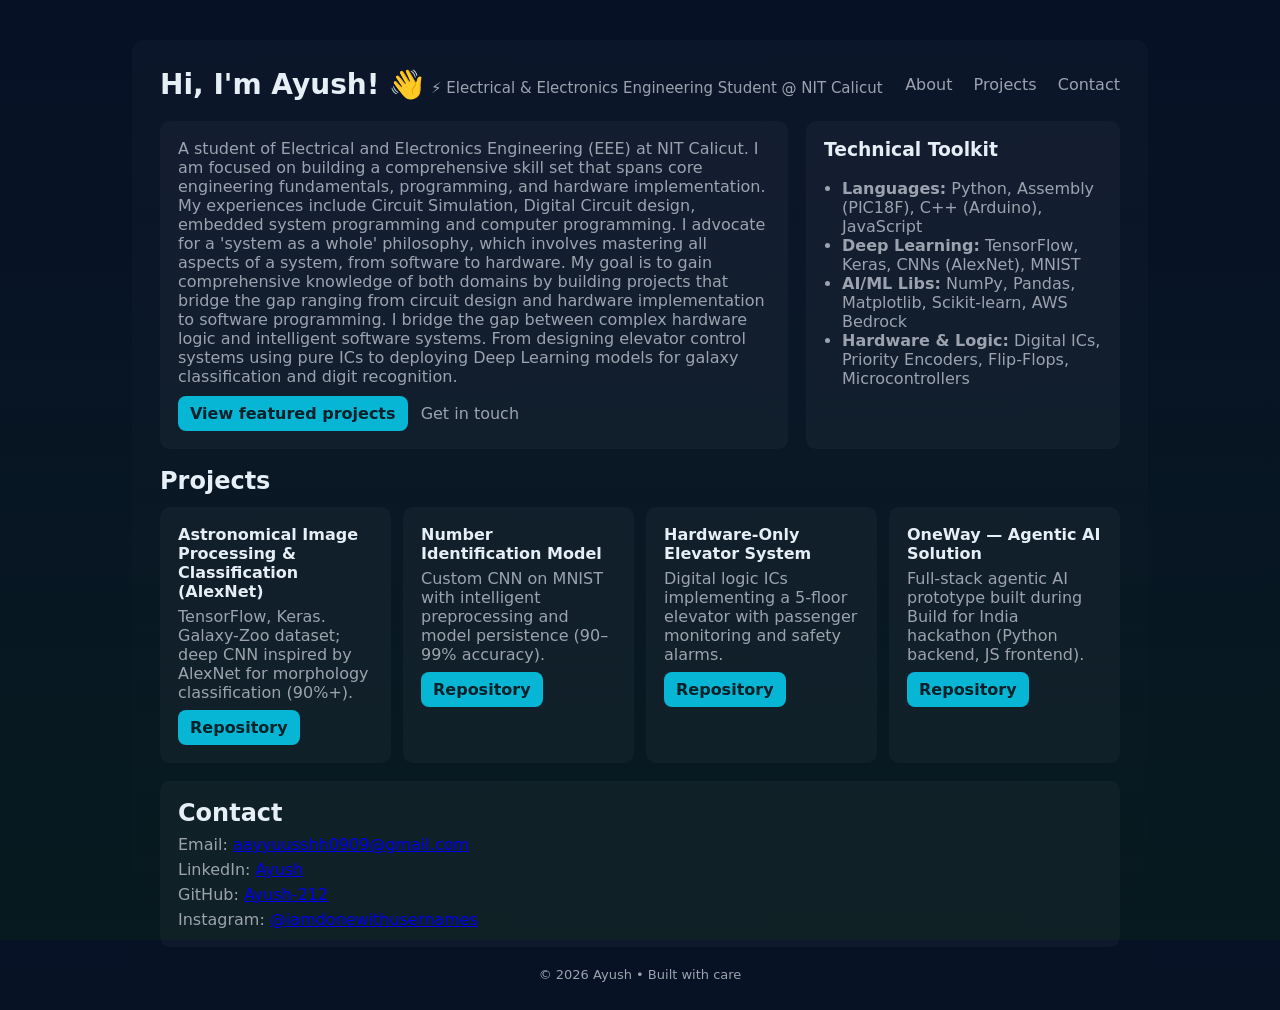
==== index.html @ 4d9975e5 "Updating index.html" ====
<!doctype html>
<html lang="en">

<head>
  <meta charset="utf-8">
  <meta name="viewport" content="width=device-width,initial-scale=1">
  <title>Ayush — Portfolio</title>
  <style>
    :root {
      --bg: #0f1724;
      --card: #0b1220;
      --accent: #06b6d4;
      --muted: #9ca3af
    }

    html,
    body {
      height: 100%;
      margin: 0;
      font-family: Inter, system-ui, Segoe UI, Roboto, 'Helvetica Neue', Arial;
      background: linear-gradient(180deg, #071126 0%, #071a1f 100%);
      color: #e6eef6
    }

    .wrap {
      max-width: 960px;
      margin: 40px auto;
      padding: 28px;
      background: linear-gradient(180deg, rgba(255, 255, 255, 0.02), rgba(0, 0, 0, 0.02));
      border-radius: 12px
    }

    header {
      display: flex;
      justify-content: space-between;
      align-items: center
    }

    h1 {
      margin: 0;
      font-size: 28px
    }

    nav a {
      color: var(--muted);
      margin-left: 16px;
      text-decoration: none
    }

    .hero {
      display: grid;
      grid-template-columns: 1fr;
      gap: 18px;
      margin-top: 20px
    }

    .card {
      background: rgba(255, 255, 255, 0.03);
      padding: 18px;
      border-radius: 10px
    }

    .projects {
      display: grid;
      grid-template-columns: repeat(auto-fit, minmax(220px, 1fr));
      gap: 12px;
      margin-top: 12px
    }

    a.button {
      display: inline-block;
      padding: 8px 12px;
      background: var(--accent);
      color: #042028;
      border-radius: 8px;
      text-decoration: none;
      font-weight: 600
    }

    footer {
      margin-top: 20px;
      color: var(--muted);
      font-size: 13px;
      text-align: center
    }

    @media(min-width:700px) {
      .hero {
        grid-template-columns: 2fr 1fr
      }
    }
  </style>
</head>

<body>
  <main class="wrap">
    <header>
      <h1>Hi, I'm Ayush! 👋</h1>
      <p style="margin:6px 0 0 0;color:var(--muted);font-size:15px">⚡ Electrical & Electronics Engineering Student @ NIT
        Calicut</p>
      <nav>
        <a href="#about">About</a>
        <a href="#projects">Projects</a>
        <a href="#contact">Contact</a>
      </nav>
    </header>

    <section class="hero">
      <div class="card">
        <p style="margin:0 0 10px 0;color:var(--muted)">A student of Electrical and Electronics Engineering (EEE) at NIT
          Calicut. I am focused on building a comprehensive skill set that spans core engineering fundamentals,
          programming, and hardware implementation. My experiences include Circuit Simulation, Digital Circuit design,
          embedded system programming and computer programming.

          I advocate for a 'system as a whole' philosophy, which involves mastering all aspects of a system, from
          software to hardware. My goal is to gain comprehensive knowledge of both domains by building projects that
          bridge the gap ranging from circuit design and hardware implementation to software programming.

          I bridge the gap between complex hardware logic and intelligent
          software systems. From designing elevator control systems using pure ICs to deploying Deep Learning models for
          galaxy classification and digit recognition.</p>
        <p style="margin:0"><a class="button" href="#projects">View featured projects</a> <a
            style="margin-left:8px;color:var(--muted);text-decoration:none" href="#contact">Get in touch</a></p>
      </div>

      <aside class="card">
        <h3 style="margin-top:0">Technical Toolkit</h3>
        <ul style="padding-left:18px;margin:8px 0;color:var(--muted)">
          <li><strong>Languages:</strong> Python, Assembly (PIC18F), C++ (Arduino), JavaScript</li>
          <li><strong>Deep Learning:</strong> TensorFlow, Keras, CNNs (AlexNet), MNIST</li>
          <li><strong>AI/ML Libs:</strong> NumPy, Pandas, Matplotlib, Scikit-learn, AWS Bedrock</li>
          <li><strong>Hardware & Logic:</strong> Digital ICs, Priority Encoders, Flip-Flops, Microcontrollers</li>
        </ul>
      </aside>
    </section>

    <section id="projects" style="margin-top:18px">
      <h2 style="margin:0 0 10px 0">Projects</h2>
      <div class="projects">
        <div class="card">
          <h4 style="margin:0 0 6px 0"><a href="https://github.com/Ayush-212/Astronomical-Image-Processing"
              style="color:inherit;text-decoration:none">Astronomical Image Processing & Classification (AlexNet)</a>
          </h4>
          <p style="margin:0 0 8px 0;color:var(--muted)">TensorFlow, Keras. Galaxy-Zoo dataset; deep CNN inspired by
            AlexNet for morphology classification (90%+).</p>
          <p style="margin:0"><a href="https://github.com/Ayush-212/Astronomical-Image-Processing"
              class="button">Repository</a></p>
        </div>
        <div class="card">
          <h4 style="margin:0 0 6px 0"><a href="https://github.com/Ayush-212/Number-Identification-Model"
              style="color:inherit;text-decoration:none">Number Identification Model</a></h4>
          <p style="margin:0 0 8px 0;color:var(--muted)">Custom CNN on MNIST with intelligent preprocessing and model
            persistence (90–99% accuracy).</p>
          <p style="margin:0"><a href="https://github.com/Ayush-212/Number-Identification-Model"
              class="button">Repository</a></p>
        </div>
        <div class="card">
          <h4 style="margin:0 0 6px 0"><a
              href="https://github.com/Ayush-212/5-Floor-Elevator-System-with-Safety-Alarm-System"
              style="color:inherit;text-decoration:none">Hardware-Only Elevator System</a></h4>
          <p style="margin:0 0 8px 0;color:var(--muted)">Digital logic ICs implementing a 5-floor elevator with
            passenger monitoring and safety alarms.</p>
          <p style="margin:0"><a href="https://github.com/Ayush-212/5-Floor-Elevator-System-with-Safety-Alarm-System"
              class="button">Repository</a></p>
        </div>
        <div class="card">
          <h4 style="margin:0 0 6px 0"><a href="https://github.com/JohanSanSebastian/OneWay-BuildForIndia"
              style="color:inherit;text-decoration:none">OneWay — Agentic AI Solution</a></h4>
          <p style="margin:0 0 8px 0;color:var(--muted)">Full-stack agentic AI prototype built during Build for India
            hackathon (Python backend, JS frontend).</p>
          <p style="margin:0"><a href="https://github.com/JohanSanSebastian/OneWay-BuildForIndia"
              class="button">Repository</a></p>
        </div>
      </div>
    </section>

    <section id="contact" style="margin-top:18px">
      <div class="card">
        <h2 style="margin:0 0 8px 0">Contact</h2>
        <p style="margin:0;color:var(--muted)">Email: <a
            href="mailto:aayyuusshh0909@gmail.com">aayyuusshh0909@gmail.com</a></p>
        <p style="margin:6px 0 0 0;color:var(--muted)">LinkedIn: <a
            href="https://www.linkedin.com/in/ayush-270812325/">Ayush</a></p>
        <p style="margin:6px 0 0 0;color:var(--muted)">GitHub: <a href="https://github.com/Ayush-212">Ayush-212</a></p>
        <p style="margin:6px 0 0 0;color:var(--muted)">Instagram: <a
            href="https://www.instagram.com/iamdonewithusernames/">@iamdonewithusernames</a></p>
      </div>
    </section>

    <footer>
      <div>© <!-- year --> 2026 Ayush • Built with care</div>
    </footer>
  </main>
</body>

</html>
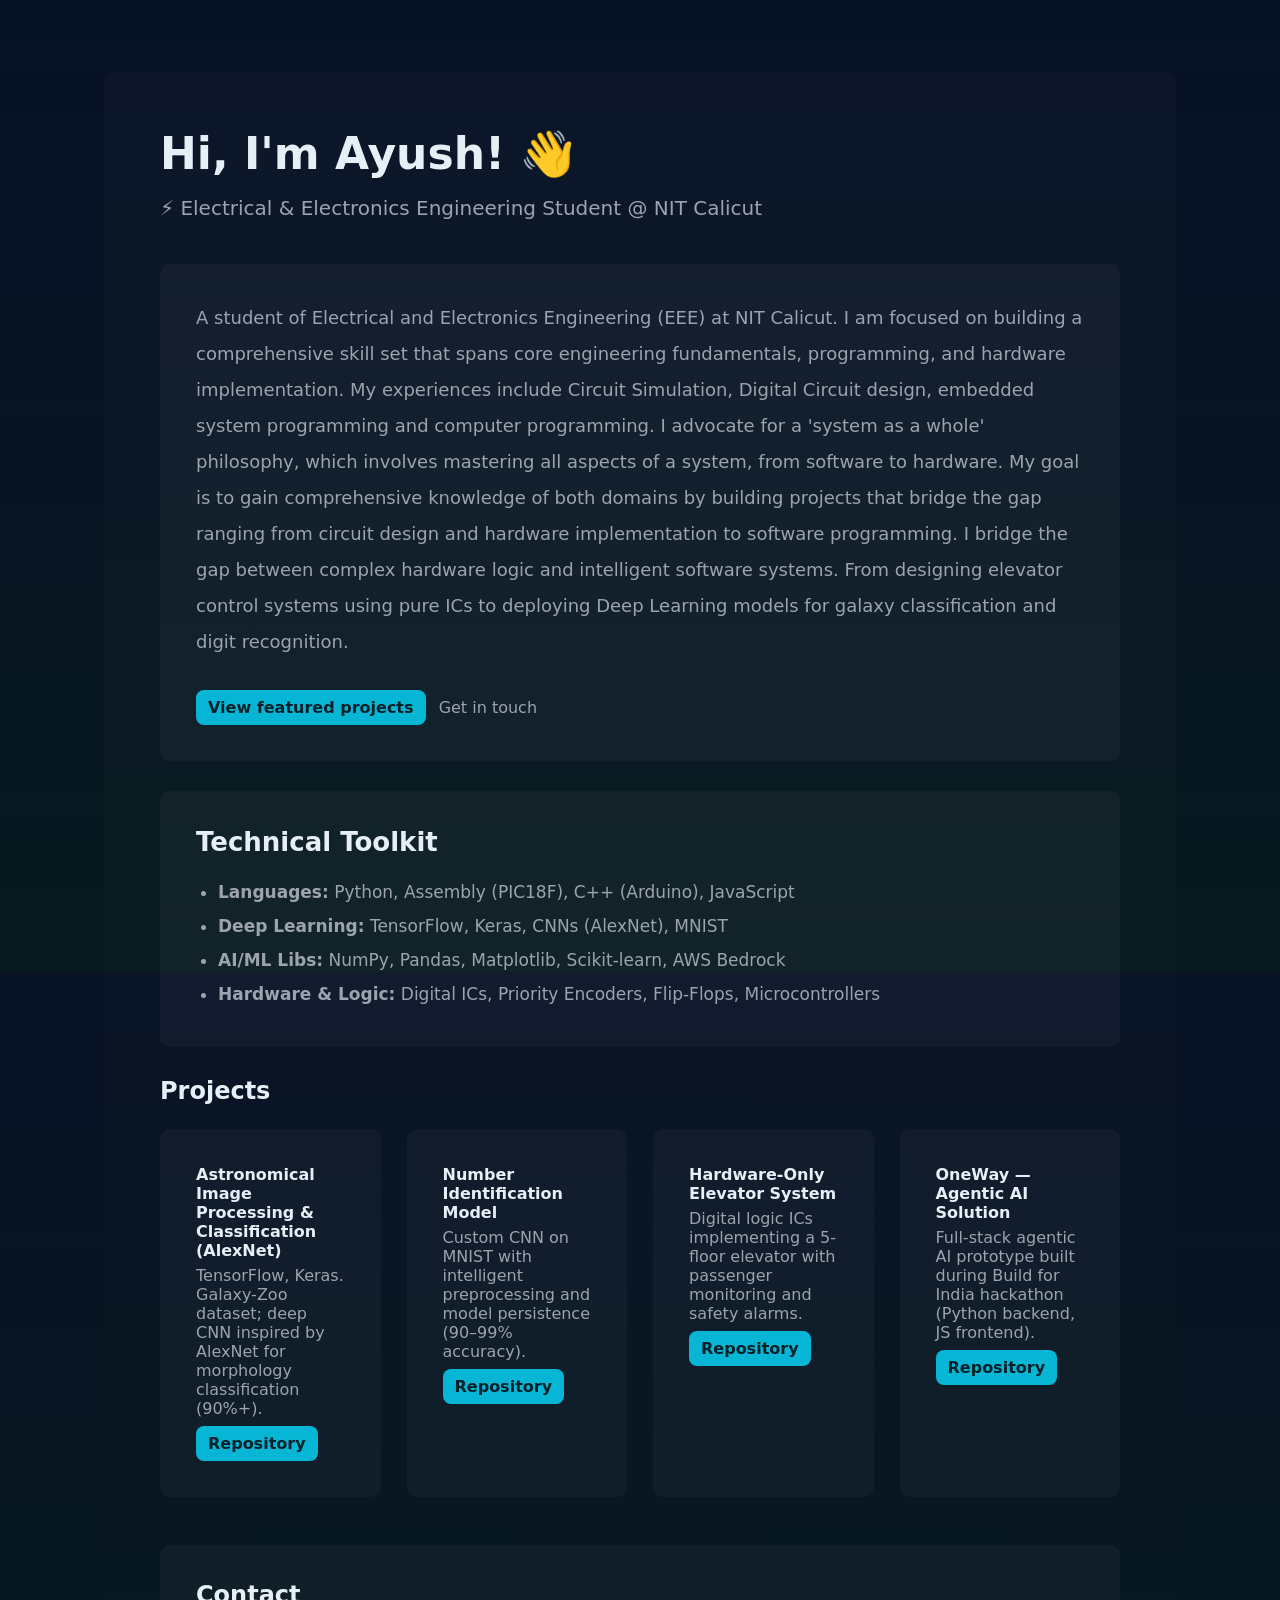
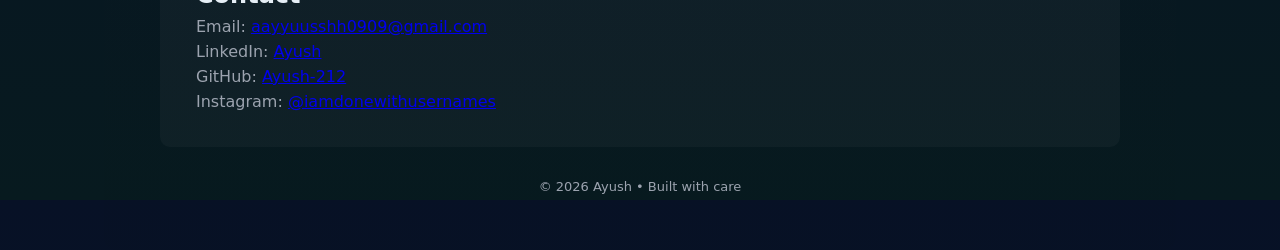
==== commit 24449cca: "Layout" ====
--- a/index.html
+++ b/index.html
@@ -24,47 +24,48 @@
 
     .wrap {
       max-width: 960px;
-      margin: 40px auto;
-      padding: 28px;
+      margin: 72px auto;
+      padding: 56px;
       background: linear-gradient(180deg, rgba(255, 255, 255, 0.02), rgba(0, 0, 0, 0.02));
       border-radius: 12px
     }
 
     header {
       display: flex;
-      justify-content: space-between;
-      align-items: center
+      flex-direction: column;
+      align-items: flex-start;
+      gap: 16px;
+      margin-bottom: 44px
     }
 
     h1 {
       margin: 0;
-      font-size: 28px
+      font-size: 44px
     }
 
     nav a {
       color: var(--muted);
-      margin-left: 16px;
+      margin-right: 18px;
       text-decoration: none
     }
 
     .hero {
-      display: grid;
-      grid-template-columns: 1fr;
-      gap: 18px;
-      margin-top: 20px
+      display: block;
+      margin-top: 10px
     }
 
     .card {
       background: rgba(255, 255, 255, 0.03);
-      padding: 18px;
+      padding: 36px;
+      margin-bottom: 30px;
       border-radius: 10px
     }
 
     .projects {
       display: grid;
       grid-template-columns: repeat(auto-fit, minmax(220px, 1fr));
-      gap: 12px;
-      margin-top: 12px
+      gap: 26px;
+      margin-top: 24px
     }
 
     a.button {
@@ -78,15 +79,25 @@
     }
 
     footer {
-      margin-top: 20px;
+      margin-top: 32px;
       color: var(--muted);
       font-size: 13px;
       text-align: center
     }
 
-    @media(min-width:700px) {
-      .hero {
-        grid-template-columns: 2fr 1fr
+    @media (max-width:700px) {
+      .wrap {
+        margin: 28px 14px;
+        padding: 28px
+      }
+
+      h1 {
+        font-size: 34px
+      }
+
+      .card {
+        padding: 26px;
+        margin-bottom: 22px
       }
     }
   </style>
@@ -96,18 +107,14 @@
   <main class="wrap">
     <header>
       <h1>Hi, I'm Ayush! 👋</h1>
-      <p style="margin:6px 0 0 0;color:var(--muted);font-size:15px">⚡ Electrical & Electronics Engineering Student @ NIT
+      <p style="margin:0;color:var(--muted);font-size:20px">⚡ Electrical & Electronics Engineering Student @ NIT
         Calicut</p>
-      <nav>
-        <a href="#about">About</a>
-        <a href="#projects">Projects</a>
-        <a href="#contact">Contact</a>
-      </nav>
     </header>
 
     <section class="hero">
       <div class="card">
-        <p style="margin:0 0 10px 0;color:var(--muted)">A student of Electrical and Electronics Engineering (EEE) at NIT
+        <p style="margin:0;color:var(--muted);line-height:2;font-size:18px">A student of Electrical and Electronics
+          Engineering (EEE) at NIT
           Calicut. I am focused on building a comprehensive skill set that spans core engineering fundamentals,
           programming, and hardware implementation. My experiences include Circuit Simulation, Digital Circuit design,
           embedded system programming and computer programming.
@@ -119,13 +126,13 @@
           I bridge the gap between complex hardware logic and intelligent
           software systems. From designing elevator control systems using pure ICs to deploying Deep Learning models for
           galaxy classification and digit recognition.</p>
-        <p style="margin:0"><a class="button" href="#projects">View featured projects</a> <a
+        <p style="margin:30px 0 0 0"><a class="button" href="#projects">View featured projects</a> <a
             style="margin-left:8px;color:var(--muted);text-decoration:none" href="#contact">Get in touch</a></p>
       </div>
 
       <aside class="card">
-        <h3 style="margin-top:0">Technical Toolkit</h3>
-        <ul style="padding-left:18px;margin:8px 0;color:var(--muted)">
+        <h3 style="margin-top:0;margin-bottom:18px;font-size:26px">Technical Toolkit</h3>
+        <ul style="padding-left:22px;margin:0;color:var(--muted);line-height:2;font-size:17px">
           <li><strong>Languages:</strong> Python, Assembly (PIC18F), C++ (Arduino), JavaScript</li>
           <li><strong>Deep Learning:</strong> TensorFlow, Keras, CNNs (AlexNet), MNIST</li>
           <li><strong>AI/ML Libs:</strong> NumPy, Pandas, Matplotlib, Scikit-learn, AWS Bedrock</li>
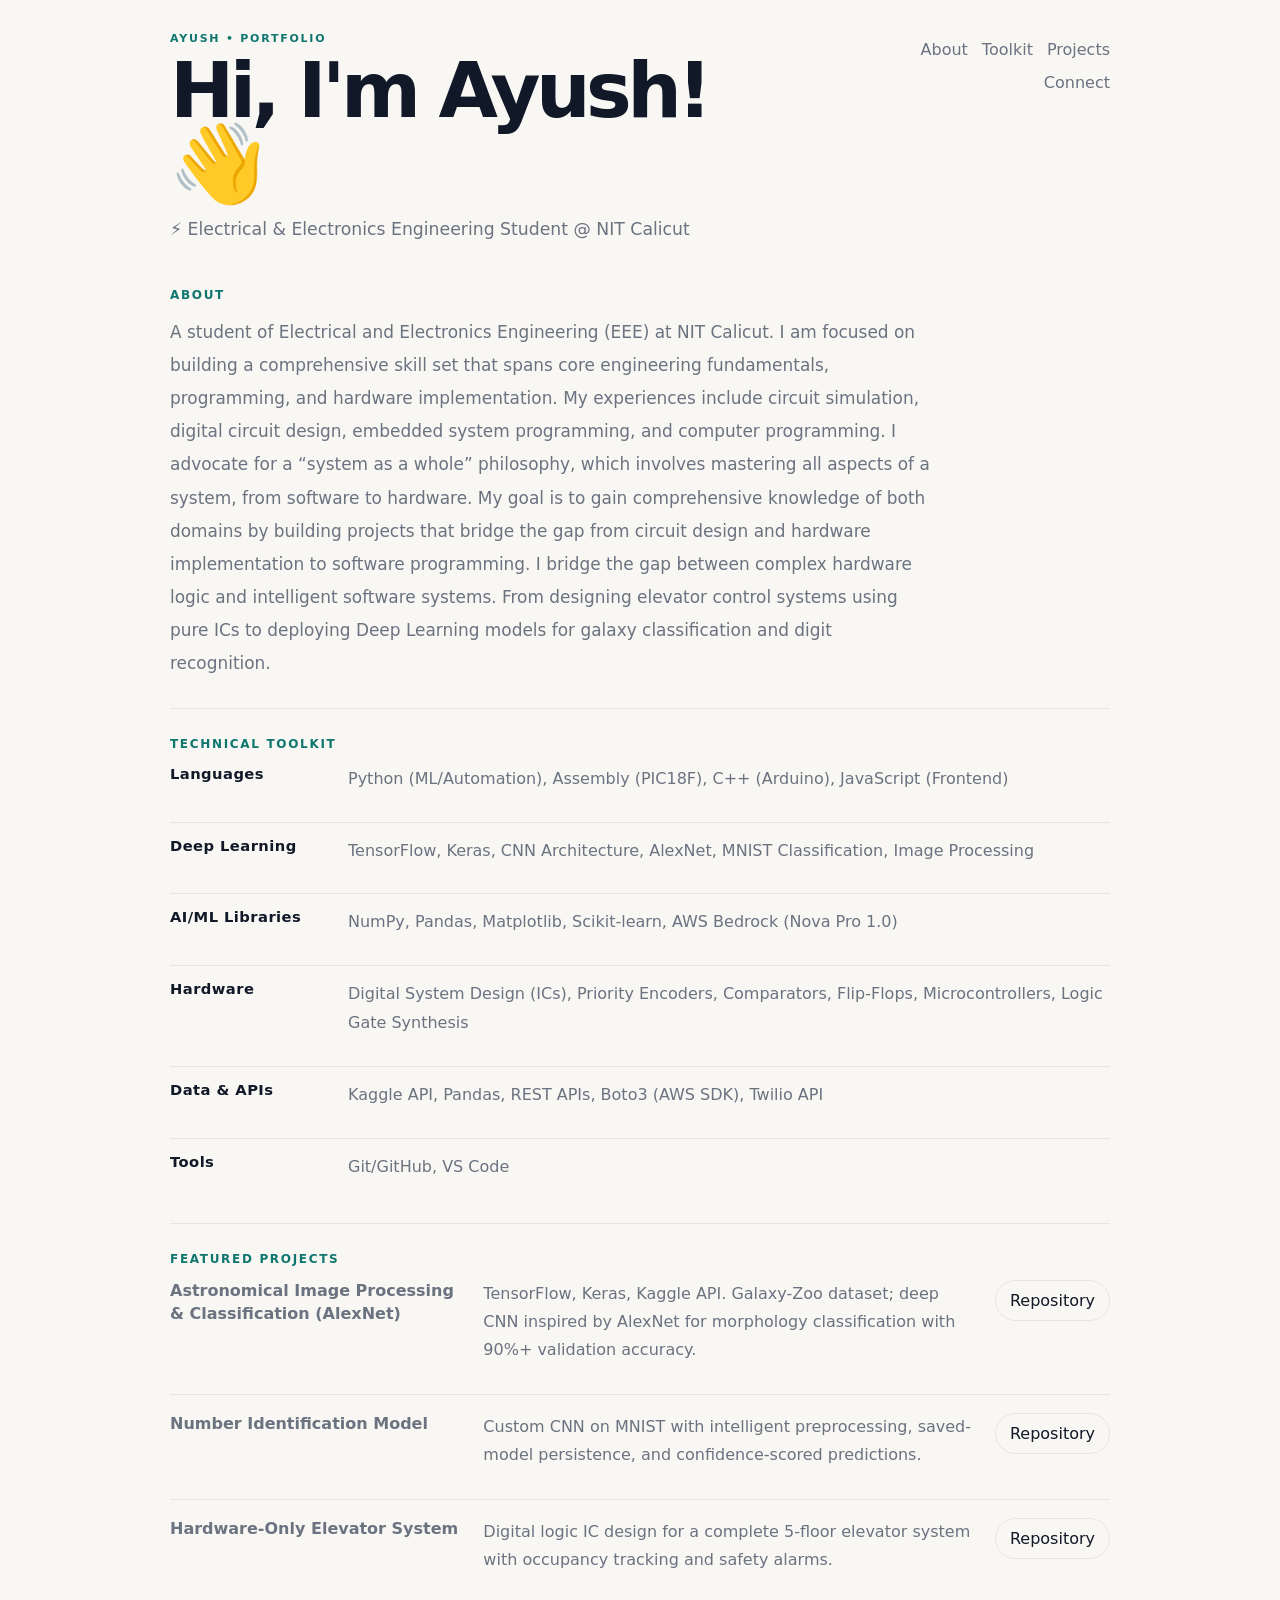
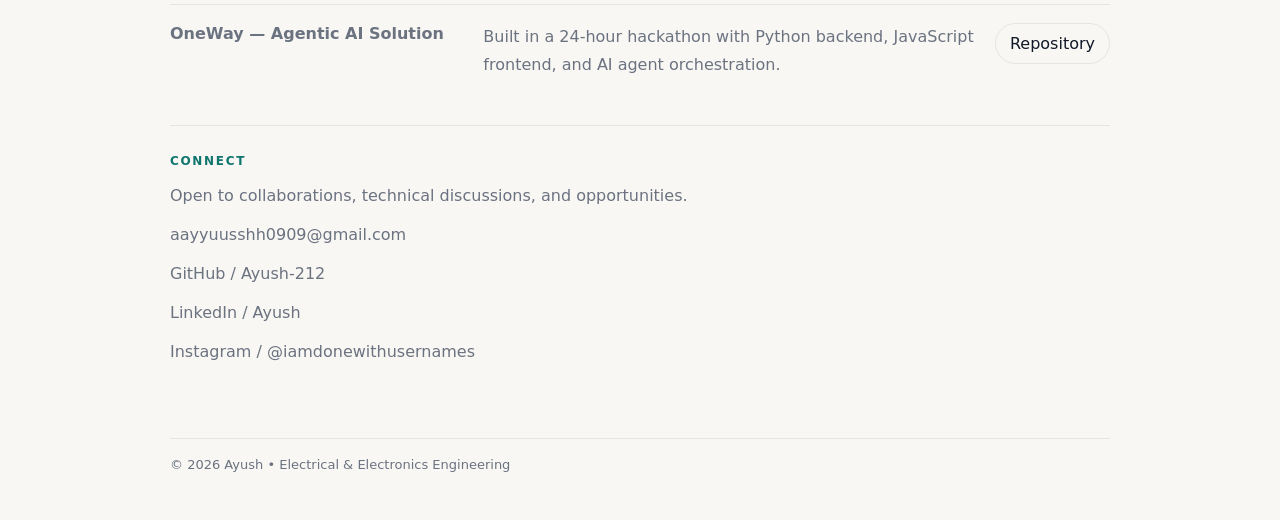
==== commit 24e7ea1f: "UI change" ====
--- a/index.html
+++ b/index.html
@@ -7,97 +7,244 @@
   <title>Ayush — Portfolio</title>
   <style>
     :root {
-      --bg: #0f1724;
-      --card: #0b1220;
-      --accent: #06b6d4;
-      --muted: #9ca3af
+      --bg: #f8f7f3;
+      --surface: #ffffff;
+      --ink: #111827;
+      --muted: #6b7280;
+      --accent: #0f766e;
+      --line: rgba(17, 24, 39, 0.08);
+    }
+
+    * {
+      box-sizing: border-box;
     }
 
     html,
     body {
-      height: 100%;
-      margin: 0;
-      font-family: Inter, system-ui, Segoe UI, Roboto, 'Helvetica Neue', Arial;
-      background: linear-gradient(180deg, #071126 0%, #071a1f 100%);
-      color: #e6eef6
+      margin: 0;
+      min-height: 100%;
+      background: var(--bg);
+      color: var(--ink);
+      font-family: Inter, ui-sans-serif, system-ui, -apple-system, BlinkMacSystemFont, "Segoe UI", sans-serif;
     }
 
     .wrap {
-      max-width: 960px;
-      margin: 72px auto;
-      padding: 56px;
-      background: linear-gradient(180deg, rgba(255, 255, 255, 0.02), rgba(0, 0, 0, 0.02));
-      border-radius: 12px
+      max-width: 980px;
+      margin: 0 auto;
+      padding: 32px 20px 48px;
     }
 
     header {
       display: flex;
-      flex-direction: column;
+      justify-content: space-between;
+      gap: 24px;
       align-items: flex-start;
+      margin-bottom: 44px;
+    }
+
+    .brand {
+      max-width: 680px;
+    }
+
+    .eyebrow {
+      margin: 0 0 10px;
+      color: var(--accent);
+      text-transform: uppercase;
+      letter-spacing: 0.16em;
+      font-size: 11px;
+      font-weight: 700;
+    }
+
+    h1 {
+      margin: 0;
+      font-size: clamp(2.8rem, 6vw, 5rem);
+      line-height: 0.95;
+      letter-spacing: -0.06em;
+    }
+
+    .subtitle {
+      margin: 14px 0 0;
+      font-size: 1.08rem;
+      line-height: 1.7;
+      color: var(--muted);
+      max-width: 42rem;
+    }
+
+    .header-links {
+      display: flex;
+      gap: 14px;
+      flex-wrap: wrap;
+      justify-content: flex-end;
+      padding-top: 8px;
+    }
+
+    .header-links a,
+    .link {
+      color: var(--muted);
+      text-decoration: none;
+    }
+
+    .header-links a:hover,
+    .link:hover {
+      color: var(--accent);
+    }
+
+    .section {
+      padding: 28px 0;
+      border-top: 1px solid var(--line);
+    }
+
+    .section:first-of-type {
+      border-top: 0;
+      padding-top: 0;
+    }
+
+    .section-title {
+      margin: 0 0 14px;
+      font-size: 12px;
+      text-transform: uppercase;
+      letter-spacing: 0.14em;
+      color: var(--accent);
+      font-weight: 700;
+    }
+
+    .bio {
+      max-width: 760px;
+      font-size: 1.06rem;
+      line-height: 1.95;
+      color: var(--muted);
+      margin: 0;
+    }
+
+    .toolkit {
+      display: grid;
+      gap: 14px;
+    }
+
+    .tool-row {
+      display: grid;
+      grid-template-columns: 160px 1fr;
+      gap: 18px;
+      padding: 14px 0;
+      border-top: 1px solid var(--line);
+    }
+
+    .tool-row:first-child {
+      border-top: 0;
+      padding-top: 0;
+    }
+
+    .tool-label {
+      font-size: 0.92rem;
+      font-weight: 700;
+      letter-spacing: 0.03em;
+    }
+
+    .tool-value {
+      color: var(--muted);
+      line-height: 1.8;
+    }
+
+    .projects {
+      display: grid;
+      gap: 12px;
+    }
+
+    .project {
+      display: grid;
+      grid-template-columns: 1.2fr 2fr auto;
       gap: 16px;
-      margin-bottom: 44px
-    }
-
-    h1 {
-      margin: 0;
-      font-size: 44px
-    }
-
-    nav a {
-      color: var(--muted);
-      margin-right: 18px;
-      text-decoration: none
-    }
-
-    .hero {
-      display: block;
-      margin-top: 10px
-    }
-
-    .card {
-      background: rgba(255, 255, 255, 0.03);
-      padding: 36px;
-      margin-bottom: 30px;
-      border-radius: 10px
-    }
-
-    .projects {
-      display: grid;
-      grid-template-columns: repeat(auto-fit, minmax(220px, 1fr));
-      gap: 26px;
-      margin-top: 24px
-    }
-
-    a.button {
-      display: inline-block;
-      padding: 8px 12px;
-      background: var(--accent);
-      color: #042028;
-      border-radius: 8px;
+      align-items: start;
+      padding: 18px 0;
+      border-top: 1px solid var(--line);
+    }
+
+    .project:first-child {
+      border-top: 0;
+      padding-top: 0;
+    }
+
+    .project h3 {
+      margin: 0;
+      font-size: 1rem;
+      line-height: 1.4;
+    }
+
+    .project p {
+      margin: 0;
+      color: var(--muted);
+      line-height: 1.75;
+    }
+
+    .button {
+      display: inline-flex;
+      align-items: center;
+      justify-content: center;
+      padding: 10px 14px;
+      border: 1px solid var(--line);
+      border-radius: 999px;
       text-decoration: none;
-      font-weight: 600
+      color: var(--ink);
+      white-space: nowrap;
+      transition: border-color 0.15s ease, color 0.15s ease;
+    }
+
+    .button:hover {
+      border-color: var(--accent);
+      color: var(--accent);
+    }
+
+    .connect {
+      display: grid;
+      gap: 10px;
+      color: var(--muted);
+      line-height: 1.8;
     }
 
     footer {
-      margin-top: 32px;
+      margin-top: 44px;
+      padding-top: 18px;
+      border-top: 1px solid var(--line);
       color: var(--muted);
       font-size: 13px;
-      text-align: center
-    }
-
-    @media (max-width:700px) {
+    }
+
+    @media (max-width: 820px) {
+
+      header,
+      .project {
+        grid-template-columns: 1fr;
+      }
+
+      header {
+        display: grid;
+      }
+
+      .header-links {
+        justify-content: flex-start;
+      }
+
+      .tool-row {
+        grid-template-columns: 1fr;
+        gap: 6px;
+      }
+    }
+
+    @media (max-width: 700px) {
       .wrap {
-        margin: 28px 14px;
-        padding: 28px
+        padding: 22px 16px 36px;
       }
 
       h1 {
-        font-size: 34px
-      }
-
-      .card {
-        padding: 26px;
-        margin-bottom: 22px
+        font-size: clamp(2.2rem, 14vw, 3.5rem);
+      }
+
+      .subtitle,
+      .bio,
+      .tool-value,
+      .project p {
+        font-size: 1rem;
+        line-height: 1.8;
       }
     }
   </style>
@@ -106,96 +253,119 @@
 <body>
   <main class="wrap">
     <header>
-      <h1>Hi, I'm Ayush! 👋</h1>
-      <p style="margin:0;color:var(--muted);font-size:20px">⚡ Electrical & Electronics Engineering Student @ NIT
-        Calicut</p>
+      <div class="brand">
+        <p class="eyebrow">Ayush • Portfolio</p>
+        <h1>Hi, I'm Ayush! 👋</h1>
+        <p class="subtitle">⚡ Electrical & Electronics Engineering Student @ NIT Calicut</p>
+      </div>
+      <nav class="header-links" aria-label="Sections">
+        <a href="#about">About</a>
+        <a href="#toolkit">Toolkit</a>
+        <a href="#projects">Projects</a>
+        <a href="#connect">Connect</a>
+      </nav>
     </header>
 
-    <section class="hero">
-      <div class="card">
-        <p style="margin:0;color:var(--muted);line-height:2;font-size:18px">A student of Electrical and Electronics
-          Engineering (EEE) at NIT
-          Calicut. I am focused on building a comprehensive skill set that spans core engineering fundamentals,
-          programming, and hardware implementation. My experiences include Circuit Simulation, Digital Circuit design,
-          embedded system programming and computer programming.
-
-          I advocate for a 'system as a whole' philosophy, which involves mastering all aspects of a system, from
-          software to hardware. My goal is to gain comprehensive knowledge of both domains by building projects that
-          bridge the gap ranging from circuit design and hardware implementation to software programming.
-
-          I bridge the gap between complex hardware logic and intelligent
-          software systems. From designing elevator control systems using pure ICs to deploying Deep Learning models for
-          galaxy classification and digit recognition.</p>
-        <p style="margin:30px 0 0 0"><a class="button" href="#projects">View featured projects</a> <a
-            style="margin-left:8px;color:var(--muted);text-decoration:none" href="#contact">Get in touch</a></p>
-      </div>
-
-      <aside class="card">
-        <h3 style="margin-top:0;margin-bottom:18px;font-size:26px">Technical Toolkit</h3>
-        <ul style="padding-left:22px;margin:0;color:var(--muted);line-height:2;font-size:17px">
-          <li><strong>Languages:</strong> Python, Assembly (PIC18F), C++ (Arduino), JavaScript</li>
-          <li><strong>Deep Learning:</strong> TensorFlow, Keras, CNNs (AlexNet), MNIST</li>
-          <li><strong>AI/ML Libs:</strong> NumPy, Pandas, Matplotlib, Scikit-learn, AWS Bedrock</li>
-          <li><strong>Hardware & Logic:</strong> Digital ICs, Priority Encoders, Flip-Flops, Microcontrollers</li>
-        </ul>
-      </aside>
+    <section class="section" id="about">
+      <p class="section-title">About</p>
+      <p class="bio">A student of Electrical and Electronics Engineering (EEE) at NIT Calicut. I am focused on building
+        a comprehensive skill set that spans core engineering fundamentals, programming, and hardware implementation. My
+        experiences include circuit simulation, digital circuit design, embedded system programming, and computer
+        programming. I advocate for a “system as a whole” philosophy, which involves mastering all aspects of a system,
+        from software to hardware. My goal is to gain comprehensive knowledge of both domains by building projects that
+        bridge the gap from circuit design and hardware implementation to software programming. I bridge the gap between
+        complex hardware logic and intelligent software systems. From designing elevator control systems using pure ICs
+        to deploying Deep Learning models for galaxy classification and digit recognition.</p>
     </section>
 
-    <section id="projects" style="margin-top:18px">
-      <h2 style="margin:0 0 10px 0">Projects</h2>
-      <div class="projects">
-        <div class="card">
-          <h4 style="margin:0 0 6px 0"><a href="https://github.com/Ayush-212/Astronomical-Image-Processing"
-              style="color:inherit;text-decoration:none">Astronomical Image Processing & Classification (AlexNet)</a>
-          </h4>
-          <p style="margin:0 0 8px 0;color:var(--muted)">TensorFlow, Keras. Galaxy-Zoo dataset; deep CNN inspired by
-            AlexNet for morphology classification (90%+).</p>
-          <p style="margin:0"><a href="https://github.com/Ayush-212/Astronomical-Image-Processing"
-              class="button">Repository</a></p>
-        </div>
-        <div class="card">
-          <h4 style="margin:0 0 6px 0"><a href="https://github.com/Ayush-212/Number-Identification-Model"
-              style="color:inherit;text-decoration:none">Number Identification Model</a></h4>
-          <p style="margin:0 0 8px 0;color:var(--muted)">Custom CNN on MNIST with intelligent preprocessing and model
-            persistence (90–99% accuracy).</p>
-          <p style="margin:0"><a href="https://github.com/Ayush-212/Number-Identification-Model"
-              class="button">Repository</a></p>
-        </div>
-        <div class="card">
-          <h4 style="margin:0 0 6px 0"><a
-              href="https://github.com/Ayush-212/5-Floor-Elevator-System-with-Safety-Alarm-System"
-              style="color:inherit;text-decoration:none">Hardware-Only Elevator System</a></h4>
-          <p style="margin:0 0 8px 0;color:var(--muted)">Digital logic ICs implementing a 5-floor elevator with
-            passenger monitoring and safety alarms.</p>
-          <p style="margin:0"><a href="https://github.com/Ayush-212/5-Floor-Elevator-System-with-Safety-Alarm-System"
-              class="button">Repository</a></p>
-        </div>
-        <div class="card">
-          <h4 style="margin:0 0 6px 0"><a href="https://github.com/JohanSanSebastian/OneWay-BuildForIndia"
-              style="color:inherit;text-decoration:none">OneWay — Agentic AI Solution</a></h4>
-          <p style="margin:0 0 8px 0;color:var(--muted)">Full-stack agentic AI prototype built during Build for India
-            hackathon (Python backend, JS frontend).</p>
-          <p style="margin:0"><a href="https://github.com/JohanSanSebastian/OneWay-BuildForIndia"
-              class="button">Repository</a></p>
+    <section class="section" id="toolkit">
+      <p class="section-title">Technical Toolkit</p>
+      <div class="toolkit">
+        <div class="tool-row">
+          <div class="tool-label">Languages</div>
+          <div class="tool-value">Python (ML/Automation), Assembly (PIC18F), C++ (Arduino), JavaScript (Frontend)</div>
+        </div>
+        <div class="tool-row">
+          <div class="tool-label">Deep Learning</div>
+          <div class="tool-value">TensorFlow, Keras, CNN Architecture, AlexNet, MNIST Classification, Image Processing
+          </div>
+        </div>
+        <div class="tool-row">
+          <div class="tool-label">AI/ML Libraries</div>
+          <div class="tool-value">NumPy, Pandas, Matplotlib, Scikit-learn, AWS Bedrock (Nova Pro 1.0)</div>
+        </div>
+        <div class="tool-row">
+          <div class="tool-label">Hardware</div>
+          <div class="tool-value">Digital System Design (ICs), Priority Encoders, Comparators, Flip-Flops,
+            Microcontrollers, Logic Gate Synthesis</div>
+        </div>
+        <div class="tool-row">
+          <div class="tool-label">Data & APIs</div>
+          <div class="tool-value">Kaggle API, Pandas, REST APIs, Boto3 (AWS SDK), Twilio API</div>
+        </div>
+        <div class="tool-row">
+          <div class="tool-label">Tools</div>
+          <div class="tool-value">Git/GitHub, VS Code</div>
         </div>
       </div>
     </section>
 
-    <section id="contact" style="margin-top:18px">
-      <div class="card">
-        <h2 style="margin:0 0 8px 0">Contact</h2>
-        <p style="margin:0;color:var(--muted)">Email: <a
-            href="mailto:aayyuusshh0909@gmail.com">aayyuusshh0909@gmail.com</a></p>
-        <p style="margin:6px 0 0 0;color:var(--muted)">LinkedIn: <a
-            href="https://www.linkedin.com/in/ayush-270812325/">Ayush</a></p>
-        <p style="margin:6px 0 0 0;color:var(--muted)">GitHub: <a href="https://github.com/Ayush-212">Ayush-212</a></p>
-        <p style="margin:6px 0 0 0;color:var(--muted)">Instagram: <a
-            href="https://www.instagram.com/iamdonewithusernames/">@iamdonewithusernames</a></p>
+    <section class="section" id="projects">
+      <p class="section-title">Featured Projects</p>
+      <div class="projects">
+        <article class="project">
+          <div>
+            <h3><a href="https://github.com/Ayush-212/Astronomical-Image-Processing" class="link">Astronomical Image
+                Processing & Classification (AlexNet)</a></h3>
+          </div>
+          <p>TensorFlow, Keras, Kaggle API. Galaxy-Zoo dataset; deep CNN inspired by AlexNet for morphology
+            classification with 90%+ validation accuracy.</p>
+          <a href="https://github.com/Ayush-212/Astronomical-Image-Processing" class="button">Repository</a>
+        </article>
+        <article class="project">
+          <div>
+            <h3><a href="https://github.com/Ayush-212/Number-Identification-Model" class="link">Number Identification
+                Model</a></h3>
+          </div>
+          <p>Custom CNN on MNIST with intelligent preprocessing, saved-model persistence, and confidence-scored
+            predictions.</p>
+          <a href="https://github.com/Ayush-212/Number-Identification-Model" class="button">Repository</a>
+        </article>
+        <article class="project">
+          <div>
+            <h3><a href="https://github.com/Ayush-212/5-Floor-Elevator-System-with-Safety-Alarm-System"
+                class="link">Hardware-Only Elevator System</a></h3>
+          </div>
+          <p>Digital logic IC design for a complete 5-floor elevator system with occupancy tracking and safety alarms.
+          </p>
+          <a href="https://github.com/Ayush-212/5-Floor-Elevator-System-with-Safety-Alarm-System"
+            class="button">Repository</a>
+        </article>
+        <article class="project">
+          <div>
+            <h3><a href="https://github.com/JohanSanSebastian/OneWay-BuildForIndia" class="link">OneWay — Agentic AI
+                Solution</a></h3>
+          </div>
+          <p>Built in a 24-hour hackathon with Python backend, JavaScript frontend, and AI agent orchestration.</p>
+          <a href="https://github.com/JohanSanSebastian/OneWay-BuildForIndia" class="button">Repository</a>
+        </article>
       </div>
     </section>
 
+    <section class="section" id="connect">
+      <p class="section-title">Connect</p>
+      <div class="connect">
+        <div>Open to collaborations, technical discussions, and opportunities.</div>
+        <div><a class="link" href="mailto:aayyuusshh0909@gmail.com">aayyuusshh0909@gmail.com</a></div>
+        <div><a class="link" href="https://github.com/Ayush-212">GitHub / Ayush-212</a></div>
+        <div><a class="link" href="https://www.linkedin.com/in/ayush-270812325/">LinkedIn / Ayush</a></div>
+        <div><a class="link" href="https://www.instagram.com/iamdonewithusernames/">Instagram /
+            @iamdonewithusernames</a></div>
+      </div>
+    </section>
+
     <footer>
-      <div>© <!-- year --> 2026 Ayush • Built with care</div>
+      <div>© 2026 Ayush • Electrical & Electronics Engineering</div>
     </footer>
   </main>
 </body>
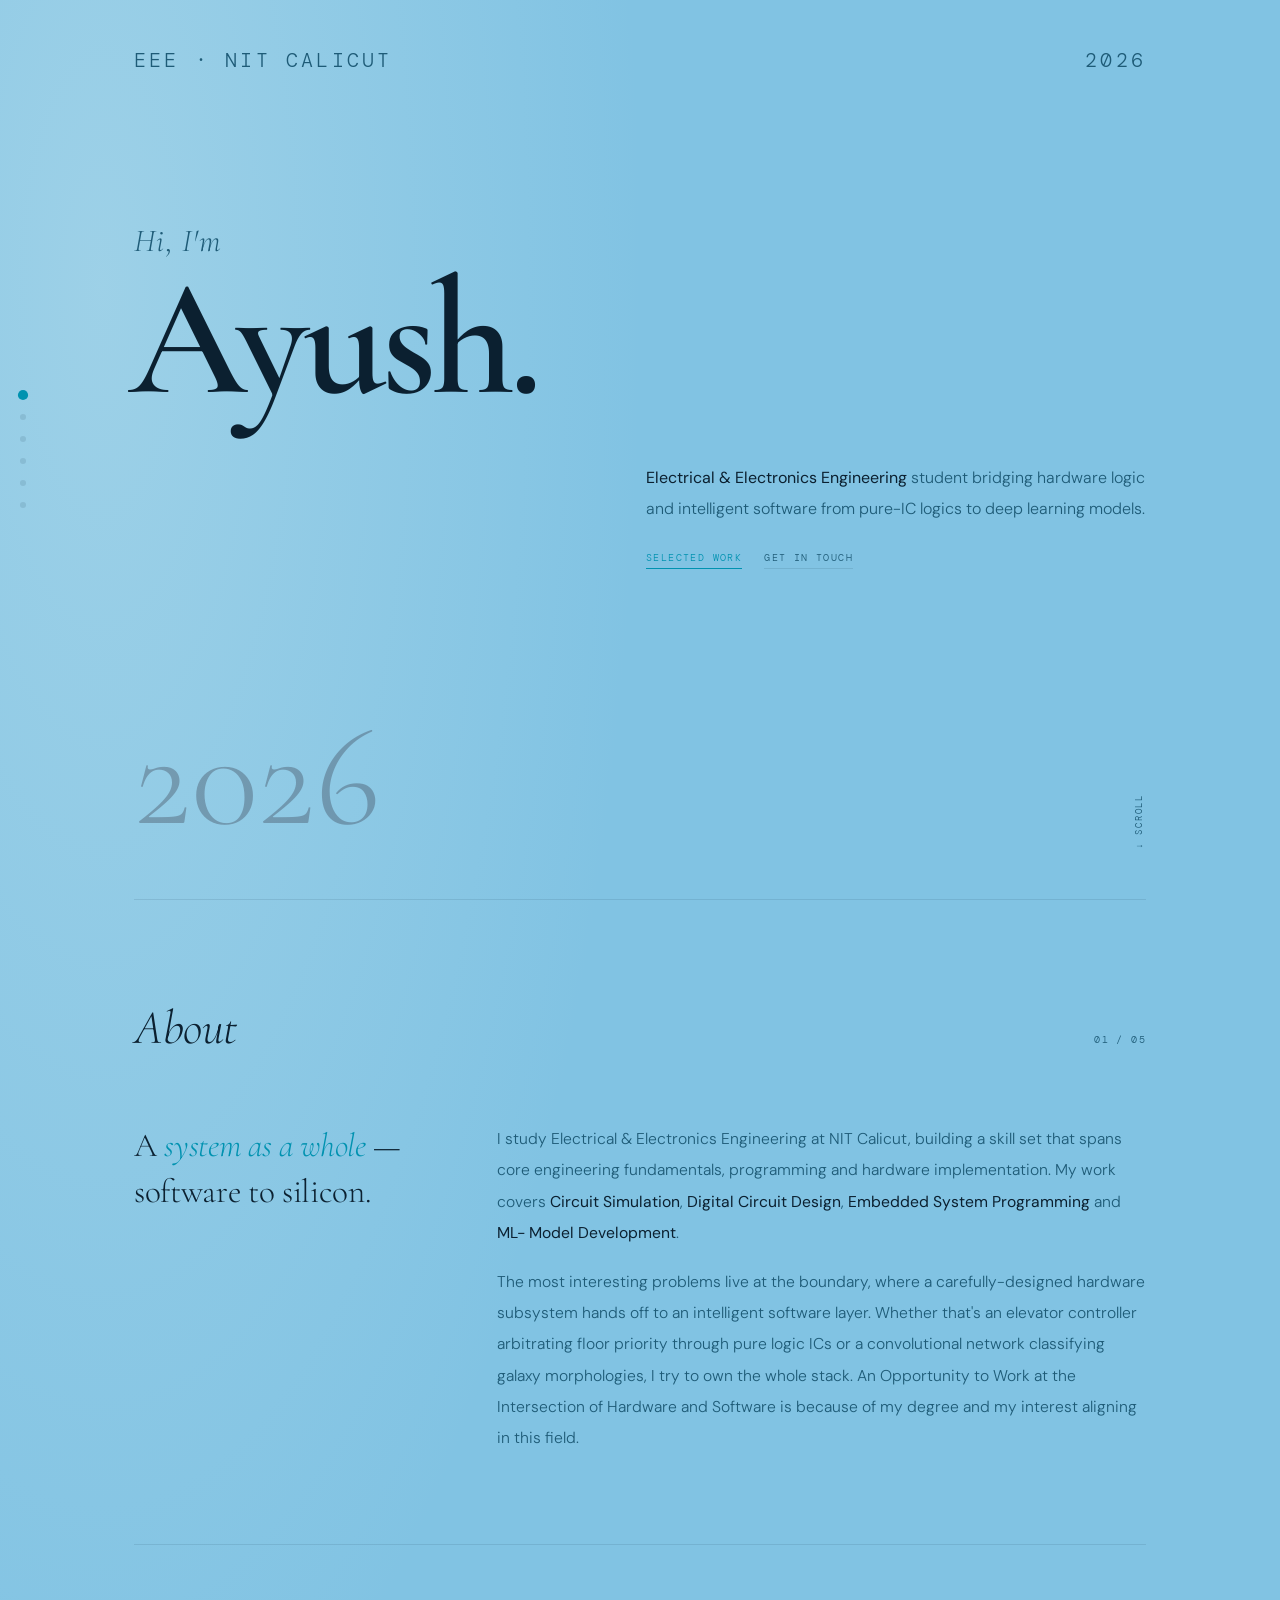
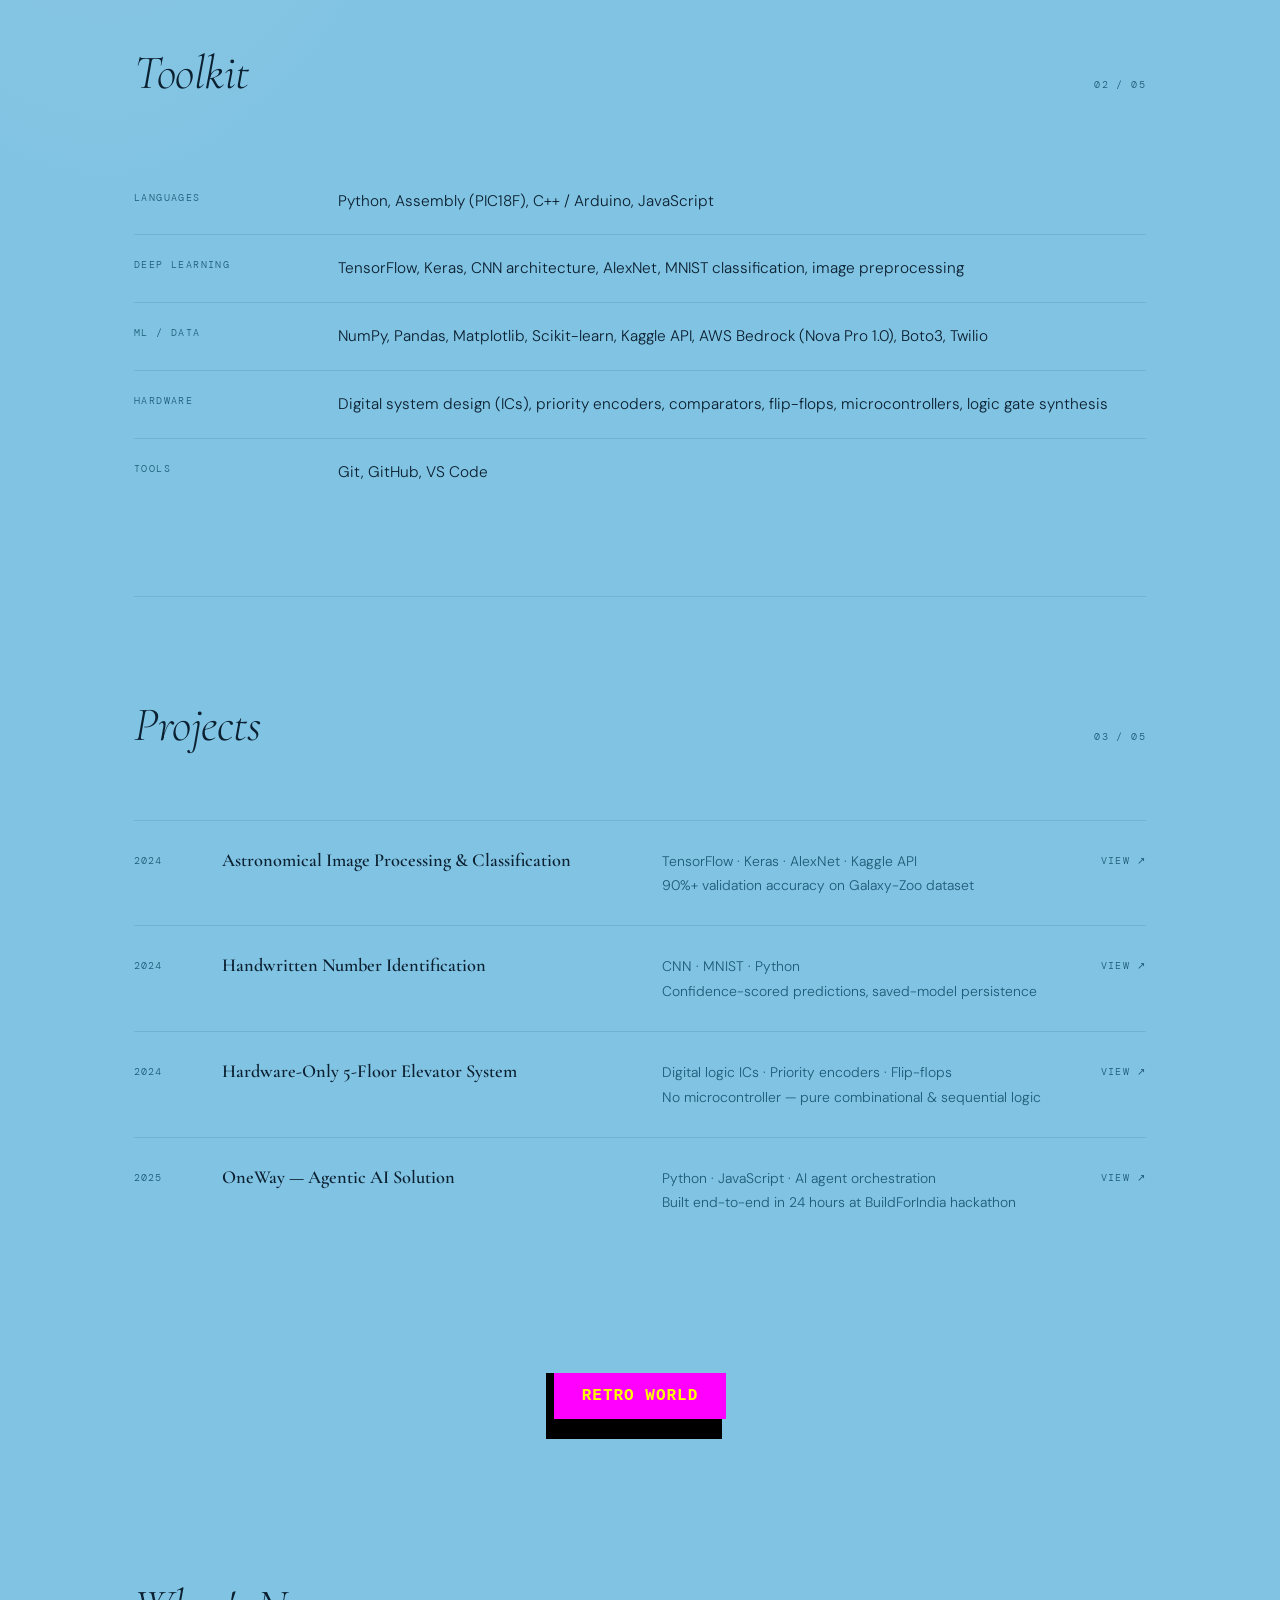
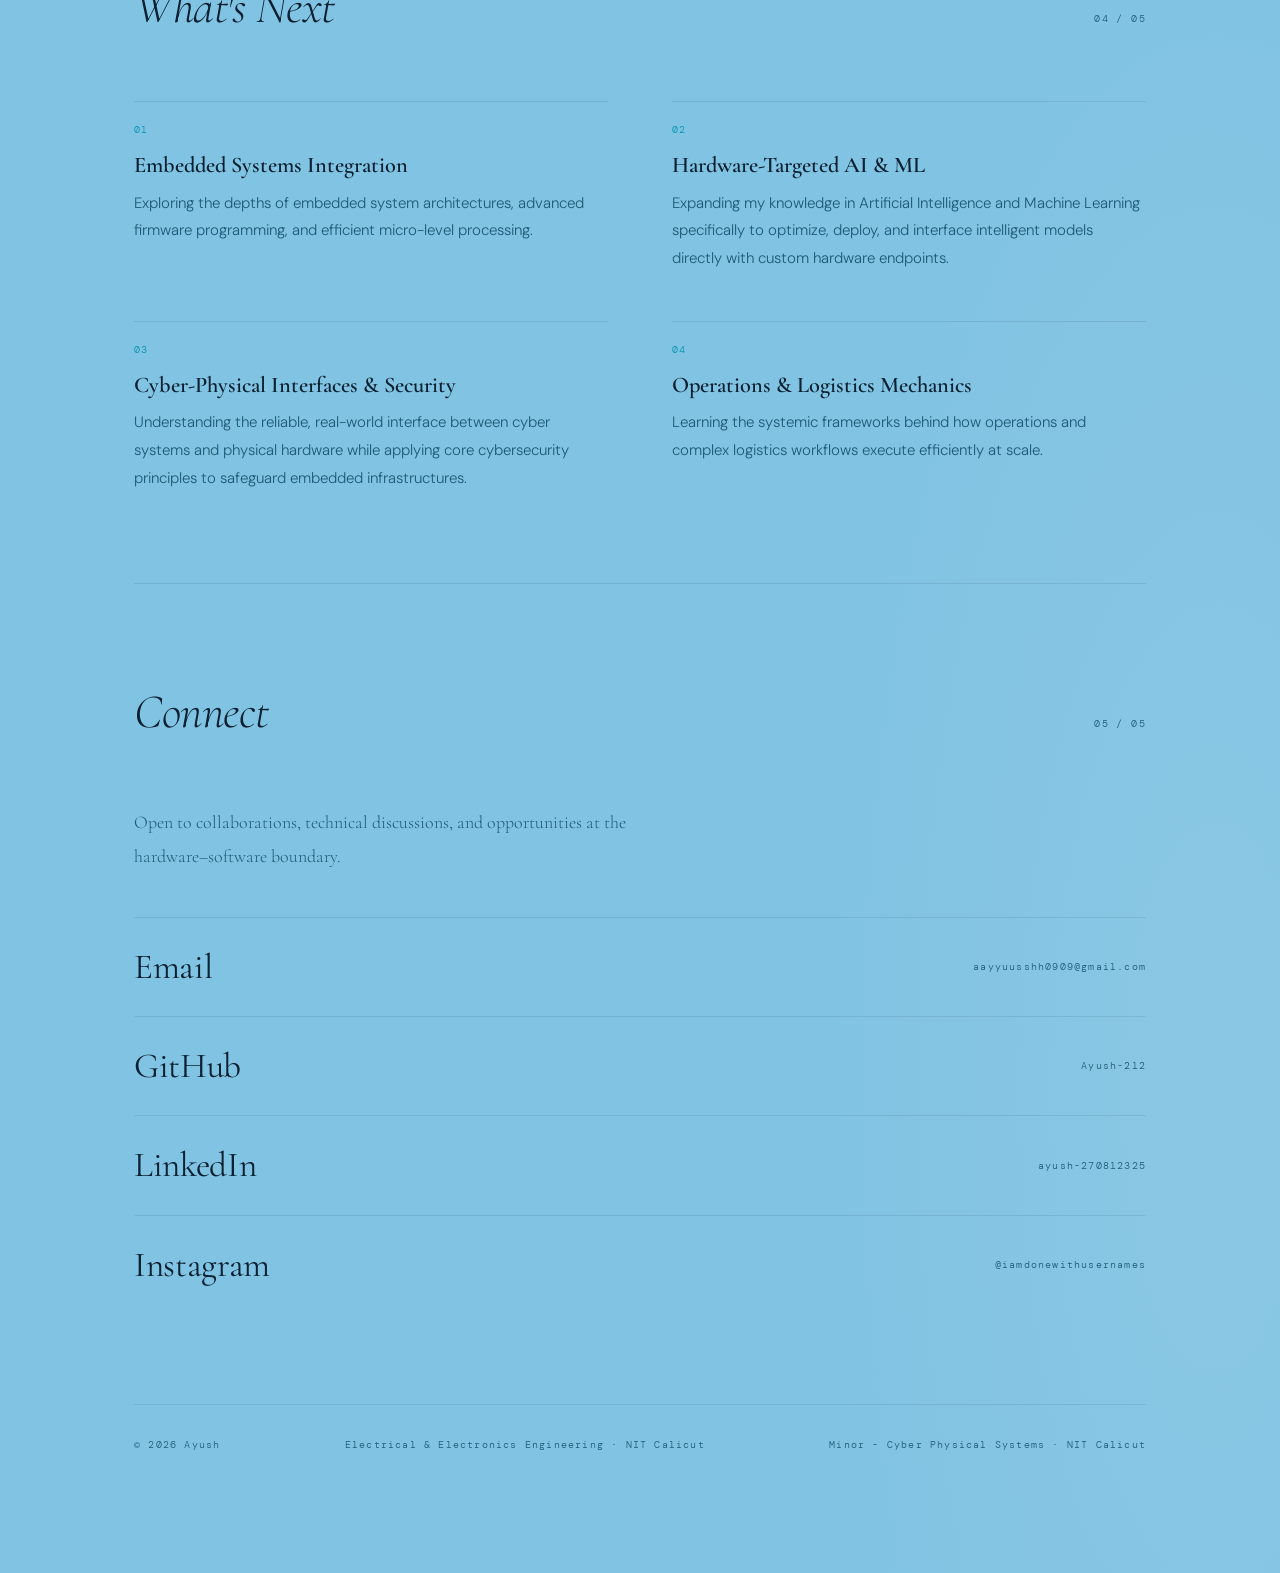
==== commit cb34b63b: "Update index.html portfolio" ====
--- a/index.html
+++ b/index.html
@@ -4,370 +4,953 @@
 <head>
   <meta charset="utf-8">
   <meta name="viewport" content="width=device-width,initial-scale=1">
-  <title>Ayush — Portfolio</title>
+  <title>Ayush — EEE @ NIT Calicut</title>
+  <link
+    href="https://fonts.googleapis.com/css2?family=Cormorant+Garamond:ital,wght@0,300;0,400;0,600;1,300;1,400&family=DM+Sans:wght@300;400;500&family=DM+Mono:wght@400&display=swap"
+    rel="stylesheet">
   <style>
     :root {
-      --bg: #f8f7f3;
-      --surface: #ffffff;
-      --ink: #111827;
-      --muted: #6b7280;
-      --accent: #0f766e;
-      --line: rgba(17, 24, 39, 0.08);
-    }
-
-    * {
+      --bg: #81c3e3;
+      --surface: #e2f0f6;
+      --ink: #0b2030;
+      --dim: #1e5b77;
+      --border: rgba(3, 32, 53, 0.1);
+      --accent: #0092b0;
+      --accent-h: rgba(0, 146, 176, 0.08);
+    }
+
+    *,
+    *::before,
+    *::after {
       box-sizing: border-box;
-    }
-
-    html,
+      margin: 0;
+      padding: 0;
+    }
+
+    html {
+      scroll-behavior: smooth;
+    }
+
     body {
-      margin: 0;
-      min-height: 100%;
       background: var(--bg);
-      color: var(--ink);
-      font-family: Inter, ui-sans-serif, system-ui, -apple-system, BlinkMacSystemFont, "Segoe UI", sans-serif;
-    }
-
-    .wrap {
-      max-width: 980px;
+      background-image:
+        radial-gradient(ellipse 65% 50% at 8% 6%, rgba(180, 220, 235, 0.55) 0%, transparent 65%),
+        radial-gradient(ellipse 50% 40% at 95% 90%, rgba(160, 210, 230, 0.3) 0%, transparent 60%);
+      color: var(--ink);
+      font-family: 'DM Sans', sans-serif;
+      font-weight: 300;
+      line-height: 1.6;
+      overflow-x: hidden;
+      cursor: none;
+    }
+
+    /* ─── Cursor: dot + small lagging ring ─── */
+    #cur-dot {
+      width: 7px;
+      height: 7px;
+      background: var(--accent);
+      border-radius: 50%;
+      position: fixed;
+      top: 0;
+      left: 0;
+      pointer-events: none;
+      z-index: 9999;
+      transform: translate(-50%, -50%);
+      transition: width .15s, height .15s, background .2s;
+    }
+
+    #cur-ring {
+      width: 26px;
+      height: 26px;
+      border: 1.5px solid rgba(0, 146, 176, 0.5);
+      border-radius: 50%;
+      position: fixed;
+      top: 0;
+      left: 0;
+      pointer-events: none;
+      z-index: 9998;
+      transform: translate(-50%, -50%);
+      transition: width .25s, height .25s, border-color .25s, background .25s;
+    }
+
+    body.on-link #cur-ring {
+      width: 40px;
+      height: 40px;
+      border-color: var(--accent);
+      background: var(--accent-h);
+    }
+
+    body.on-link #cur-dot {
+      width: 4px;
+      height: 4px;
+    }
+
+    /* ─── Scroll progress ─── */
+    #spb {
+      position: fixed;
+      top: 0;
+      left: 0;
+      height: 1.5px;
+      background: var(--accent);
+      width: 0%;
+      z-index: 8000;
+    }
+
+    /* ─── Page shell ─── */
+    .page {
+      max-width: 1100px;
       margin: 0 auto;
-      padding: 32px 20px 48px;
-    }
-
-    header {
+      padding: 0 44px 120px;
+    }
+
+    /* ─── Left rail dots ─── */
+    .rail {
+      position: fixed;
+      left: 20px;
+      top: 50%;
+      transform: translateY(-50%);
+      display: flex;
+      flex-direction: column;
+      gap: 16px;
+      z-index: 50;
+    }
+
+    .rd {
+      width: 6px;
+      height: 6px;
+      border-radius: 50%;
+      background: var(--border);
+      cursor: none;
+      transition: background .25s, transform .25s;
+    }
+
+    .rd.on,
+    .rd:hover {
+      background: var(--accent);
+      transform: scale(1.7);
+    }
+
+    /* ══════ HERO ══════ */
+    .hero {
+      min-height: 100vh;
+      display: grid;
+      grid-template-rows: auto 1fr auto;
+      padding: 44px 0 50px;
+      border-bottom: 1px solid var(--border);
+      /* Line separating header/hero from the rest of the page */
+    }
+
+    .hero-top {
       display: flex;
       justify-content: space-between;
+      align-items: flex-start;
+      font-family: 'DM Mono', monospace;
+      font-size: 20px;
+      letter-spacing: .16em;
+      color: var(--dim);
+      text-transform: uppercase;
+      opacity: 0;
+      animation: up .6s .1s forwards;
+    }
+
+    .name-block {
+      opacity: 0;
+      animation: up .8s .3s forwards;
+    }
+
+    .name-pre {
+      font-family: 'Cormorant Garamond', serif;
+      font-weight: 300;
+      font-style: italic;
+      font-size: clamp(1.3rem, 2.8vw, 2rem);
+      color: var(--dim);
+      letter-spacing: .04em;
+      display: block;
+      margin-bottom: 2px;
+    }
+
+    .name-main {
+      font-family: 'Cormorant Garamond', serif;
+      font-weight: 600;
+      font-size: clamp(5.5rem, 13vw, 12rem);
+      line-height: .86;
+      letter-spacing: -.035em;
+      color: var(--ink);
+      display: block;
+      margin-left: -5px;
+    }
+
+    .hero-desc {
+      margin-top: 52px;
+      max-width: 500px;
+      margin-left: auto;
+      opacity: 0;
+      animation: up .8s .55s forwards;
+    }
+
+    .hero-desc p {
+      font-size: 1rem;
+      line-height: 1.9;
+      color: var(--dim);
+    }
+
+    .hero-desc p strong {
+      color: var(--ink);
+      font-weight: 400;
+    }
+
+    .hero-ctas {
+      margin-top: 26px;
+      display: flex;
+      gap: 22px;
+      flex-wrap: wrap;
+    }
+
+    .cta {
+      font-family: 'DM Mono', monospace;
+      font-size: 10px;
+      letter-spacing: .14em;
+      text-transform: uppercase;
+      text-decoration: none;
+      padding-bottom: 2px;
+      cursor: none;
+    }
+
+    .cta-a {
+      color: var(--accent);
+      border-bottom: 1.5px solid var(--accent);
+      transition: opacity .2s;
+    }
+
+    .cta-a:hover {
+      opacity: .65;
+    }
+
+    .cta-b {
+      color: var(--dim);
+      border-bottom: 1.5px solid var(--border);
+      transition: color .2s, border-color .2s;
+    }
+
+    .cta-b:hover {
+      color: var(--ink);
+      border-color: rgba(11, 32, 48, .3);
+    }
+
+    .hero-bottom {
+      display: flex;
+      justify-content: space-between;
+      align-items: flex-end;
+      opacity: 0;
+      animation: up .6s .75s forwards;
+    }
+
+    .hero-year {
+      font-family: 'Cormorant Garamond', serif;
+      font-size: clamp(5rem, 11vw, 9.5rem);
+      font-weight: 300;
+      color: rgba(20, 4, 16, 0.25);
+      line-height: 1;
+      user-select: none;
+      pointer-events: none;
+    }
+
+    .hero-scroll {
+      font-family: 'DM Mono', monospace;
+      font-size: 9px;
+      letter-spacing: .2em;
+      text-transform: uppercase;
+      color: var(--dim);
+      writing-mode: vertical-rl;
+      transform: rotate(180deg);
+      animation: bounce 2.4s ease-in-out infinite;
+    }
+
+    @keyframes bounce {
+
+      0%,
+      100% {
+        transform: rotate(180deg) translateY(0);
+      }
+
+      50% {
+        transform: rotate(180deg) translateY(-8px);
+      }
+    }
+
+    /* ══════ SECTIONS ══════ */
+    section {
+      padding: 90px 0;
+    }
+
+    section+section {
+      border-top: 1px solid var(--border);
+    }
+
+    .sh {
+      display: flex;
+      justify-content: space-between;
+      align-items: baseline;
+      margin-bottom: 56px;
+    }
+
+    .sh-title {
+      font-family: 'Cormorant Garamond', serif;
+      font-style: italic;
+      font-weight: 300;
+      font-size: clamp(2rem, 3.8vw, 3rem);
+      color: var(--ink);
+      letter-spacing: -.01em;
+    }
+
+    .sh-n {
+      font-family: 'DM Mono', monospace;
+      font-size: 10px;
+      letter-spacing: .14em;
+      color: var(--dim);
+    }
+
+    /* About */
+    .about-layout {
+      display: grid;
+      grid-template-columns: 1fr 2.2fr;
+      gap: 68px;
+      align-items: start;
+    }
+
+    .about-pull {
+      font-family: 'Cormorant Garamond', serif;
+      font-weight: 300;
+      font-size: clamp(1.5rem, 2.6vw, 2.1rem);
+      line-height: 1.4;
+      color: var(--ink);
+      letter-spacing: -.01em;
+    }
+
+    .about-pull em {
+      font-style: italic;
+      color: var(--accent);
+    }
+
+    .about-body {
+      font-size: .98rem;
+      line-height: 2;
+      color: var(--dim);
+    }
+
+    .about-body p+p {
+      margin-top: 1.1em;
+    }
+
+    .about-body strong {
+      color: var(--ink);
+      font-weight: 400;
+    }
+
+    /* Toolkit */
+    .tk-row {
+      display: grid;
+      grid-template-columns: 180px 1fr;
       gap: 24px;
-      align-items: flex-start;
+      padding: 20px 0;
+      border-top: 1px solid var(--border);
+    }
+
+    .tk-row:first-child {
+      border-top: none;
+    }
+
+    .tk-cat {
+      font-family: 'DM Mono', monospace;
+      font-size: 10px;
+      letter-spacing: .14em;
+      text-transform: uppercase;
+      color: var(--dim);
+      padding-top: 2px;
+    }
+
+    .tk-items {
+      font-size: .96rem;
+      color: var(--ink);
+      line-height: 1.75;
+      font-weight: 300;
+    }
+
+    /* Projects table */
+    .proj-row {
+      display: grid;
+      grid-template-columns: 64px 1fr 1fr auto;
+      gap: 24px;
+      align-items: start;
+      padding: 28px 0;
+      border-top: 1px solid var(--border);
+      transition: opacity .22s;
+    }
+
+    .proj-table:hover .proj-row {
+      opacity: .35;
+    }
+
+    .proj-table:hover .proj-row:hover {
+      opacity: 1;
+    }
+
+    .proj-year {
+      font-family: 'DM Mono', monospace;
+      font-size: 10px;
+      letter-spacing: .1em;
+      color: var(--dim);
+      padding-top: 4px;
+    }
+
+    .proj-name {
+      font-family: 'Cormorant Garamond', serif;
+      font-weight: 600;
+      font-size: 1.15rem;
+      line-height: 1.3;
+      color: var(--ink);
+    }
+
+    .proj-name a {
+      color: inherit;
+      text-decoration: none;
+      transition: color .2s;
+    }
+
+    .proj-name a:hover {
+      color: var(--accent);
+    }
+
+    .proj-stack {
+      font-size: .87rem;
+      color: var(--dim);
+      line-height: 1.75;
+    }
+
+    .proj-link {
+      font-family: 'DM Mono', monospace;
+      font-size: 9.5px;
+      letter-spacing: .12em;
+      text-transform: uppercase;
+      text-decoration: none;
+      color: var(--dim);
+      padding-top: 5px;
+      white-space: nowrap;
+      transition: color .2s;
+    }
+
+    .proj-link:hover {
+      color: var(--accent);
+    }
+
+    /* What's Next */
+    .next-grid {
+      display: grid;
+      grid-template-columns: repeat(2, 1fr);
+      gap: 48px 64px;
+    }
+
+    .next-item {
+      padding-top: 20px;
+      border-top: 1px solid var(--border);
+    }
+
+    .next-num {
+      font-family: 'DM Mono', monospace;
+      font-size: 10px;
+      letter-spacing: .14em;
+      color: var(--accent);
+      display: block;
+      margin-bottom: 12px;
+    }
+
+    .next-title {
+      font-family: 'Cormorant Garamond', serif;
+      font-size: 1.4rem;
+      font-weight: 600;
+      color: var(--ink);
+      margin-bottom: 10px;
+      line-height: 1.3;
+    }
+
+    .next-desc {
+      font-size: .94rem;
+      color: var(--dim);
+      line-height: 1.85;
+    }
+
+    /* Connect */
+    .connect-intro {
+      font-family: 'Cormorant Garamond', serif;
+      font-weight: 300;
+      font-size: clamp(1rem, 1.4vw, 1.25rem);
+      color: var(--dim);
       margin-bottom: 44px;
-    }
-
-    .brand {
-      max-width: 680px;
-    }
-
-    .eyebrow {
-      margin: 0 0 10px;
+      line-height: 1.85;
+      max-width: 540px;
+    }
+
+    .cl {
+      display: flex;
+      justify-content: space-between;
+      align-items: center;
+      padding: 21px 0;
+      border-top: 1px solid var(--border);
+      text-decoration: none;
+      transition: padding-left .25s ease, background .2s;
+      border-radius: 2px;
+    }
+
+    .cl:hover {
+      padding-left: 12px;
+      background: var(--accent-h);
+    }
+
+    .cl-name {
+      font-family: 'Cormorant Garamond', serif;
+      font-size: clamp(1.5rem, 3vw, 2.2rem);
+      font-weight: 400;
+      color: var(--ink);
+      letter-spacing: -.01em;
+      transition: color .2s;
+    }
+
+    .cl:hover .cl-name {
       color: var(--accent);
+    }
+
+    .cl-handle {
+      font-family: 'DM Mono', monospace;
+      font-size: 10px;
+      letter-spacing: .12em;
+      color: var(--dim);
+    }
+
+    /* Footer */
+    footer {
+      padding: 32px 0 0;
+      border-top: 1px solid var(--border);
+      display: flex;
+      justify-content: space-between;
+      font-family: 'DM Mono', monospace;
+      font-size: 10px;
+      letter-spacing: .12em;
+      color: var(--dim);
+    }
+
+    /* Reveal */
+    .r {
+      opacity: 0;
+      transform: translateY(20px);
+      transition: opacity .65s ease, transform .65s ease;
+    }
+
+    .r.d1 {
+      transition-delay: .08s;
+    }
+
+    .r.d2 {
+      transition-delay: .16s;
+    }
+
+    .r.vis {
+      opacity: 1;
+      transform: none;
+    }
+
+    @keyframes up {
+      from {
+        opacity: 0;
+        transform: translateY(16px);
+      }
+
+      to {
+        opacity: 1;
+        transform: none;
+      }
+    }
+
+    /* Responsive */
+    @media (max-width:860px) {
+      .page {
+        padding: 0 24px 80px;
+      }
+
+      .rail {
+        display: none;
+      }
+
+      .about-layout {
+        grid-template-columns: 1fr;
+        gap: 28px;
+      }
+
+      .proj-row {
+        grid-template-columns: 50px 1fr;
+      }
+
+      .proj-stack,
+      .proj-link {
+        display: none;
+      }
+
+      .next-grid {
+        grid-template-columns: 1fr;
+        gap: 36px;
+      }
+
+      .hero-year {
+        display: none;
+      }
+
+      footer {
+        flex-direction: column;
+        gap: 8px;
+      }
+    }
+
+    @media (max-width:560px) {
+      section {
+        padding: 60px 0;
+      }
+
+      .sh {
+        margin-bottom: 32px;
+      }
+
+      .name-main {
+        font-size: clamp(4rem, 17vw, 6.5rem);
+      }
+
+      .hero-desc {
+        margin-left: 0;
+      }
+
+      .tk-row {
+        grid-template-columns: 1fr;
+        gap: 5px;
+      }
+    }
+
+    /* ──── PIXELATED RETRO BUTTON ──── */
+    .retro-btn {
+      display: inline-block;
+      font-family: 'Courier New', monospace;
+      font-size: 16px;
+      font-weight: bold;
+      background: #ff00ff;
+      color: #ffff00;
+      padding: 14px 28px;
+      border: none;
+      border-radius: 0;
+      cursor: none;
+      text-decoration: none;
+      box-shadow:
+        /* Left border pixels */
+        -4px 0 0 0 #000, -8px 0 0 0 #000, -4px 4px 0 0 #000, -8px 4px 0 0 #000,
+        -4px 8px 0 0 #000, -8px 8px 0 0 #000, -4px 12px 0 0 #000, -8px 12px 0 0 #000,
+        -4px 16px 0 0 #000, -8px 16px 0 0 #000, -4px 20px 0 0 #000, -8px 20px 0 0 #000;
+      transition: all .08s;
+      transform: scale(1);
+      animation: pixelBounce 0.5s ease-out;
+      position: relative;
       text-transform: uppercase;
-      letter-spacing: 0.16em;
-      font-size: 11px;
-      font-weight: 700;
-    }
-
-    h1 {
-      margin: 0;
-      font-size: clamp(2.8rem, 6vw, 5rem);
-      line-height: 0.95;
-      letter-spacing: -0.06em;
-    }
-
-    .subtitle {
-      margin: 14px 0 0;
-      font-size: 1.08rem;
-      line-height: 1.7;
-      color: var(--muted);
-      max-width: 42rem;
-    }
-
-    .header-links {
-      display: flex;
-      gap: 14px;
-      flex-wrap: wrap;
-      justify-content: flex-end;
-      padding-top: 8px;
-    }
-
-    .header-links a,
-    .link {
-      color: var(--muted);
-      text-decoration: none;
-    }
-
-    .header-links a:hover,
-    .link:hover {
-      color: var(--accent);
-    }
-
-    .section {
-      padding: 28px 0;
-      border-top: 1px solid var(--line);
-    }
-
-    .section:first-of-type {
-      border-top: 0;
-      padding-top: 0;
-    }
-
-    .section-title {
-      margin: 0 0 14px;
-      font-size: 12px;
-      text-transform: uppercase;
-      letter-spacing: 0.14em;
-      color: var(--accent);
-      font-weight: 700;
-    }
-
-    .bio {
-      max-width: 760px;
-      font-size: 1.06rem;
-      line-height: 1.95;
-      color: var(--muted);
-      margin: 0;
-    }
-
-    .toolkit {
-      display: grid;
-      gap: 14px;
-    }
-
-    .tool-row {
-      display: grid;
-      grid-template-columns: 160px 1fr;
-      gap: 18px;
-      padding: 14px 0;
-      border-top: 1px solid var(--line);
-    }
-
-    .tool-row:first-child {
-      border-top: 0;
-      padding-top: 0;
-    }
-
-    .tool-label {
-      font-size: 0.92rem;
-      font-weight: 700;
-      letter-spacing: 0.03em;
-    }
-
-    .tool-value {
-      color: var(--muted);
-      line-height: 1.8;
-    }
-
-    .projects {
-      display: grid;
-      gap: 12px;
-    }
-
-    .project {
-      display: grid;
-      grid-template-columns: 1.2fr 2fr auto;
-      gap: 16px;
-      align-items: start;
-      padding: 18px 0;
-      border-top: 1px solid var(--line);
-    }
-
-    .project:first-child {
-      border-top: 0;
-      padding-top: 0;
-    }
-
-    .project h3 {
-      margin: 0;
-      font-size: 1rem;
-      line-height: 1.4;
-    }
-
-    .project p {
-      margin: 0;
-      color: var(--muted);
-      line-height: 1.75;
-    }
-
-    .button {
-      display: inline-flex;
-      align-items: center;
-      justify-content: center;
-      padding: 10px 14px;
-      border: 1px solid var(--line);
-      border-radius: 999px;
-      text-decoration: none;
-      color: var(--ink);
-      white-space: nowrap;
-      transition: border-color 0.15s ease, color 0.15s ease;
-    }
-
-    .button:hover {
-      border-color: var(--accent);
-      color: var(--accent);
-    }
-
-    .connect {
-      display: grid;
-      gap: 10px;
-      color: var(--muted);
-      line-height: 1.8;
-    }
-
-    footer {
-      margin-top: 44px;
-      padding-top: 18px;
-      border-top: 1px solid var(--line);
-      color: var(--muted);
-      font-size: 13px;
-    }
-
-    @media (max-width: 820px) {
-
-      header,
-      .project {
-        grid-template-columns: 1fr;
-      }
-
-      header {
-        display: grid;
-      }
-
-      .header-links {
-        justify-content: flex-start;
-      }
-
-      .tool-row {
-        grid-template-columns: 1fr;
-        gap: 6px;
-      }
-    }
-
-    @media (max-width: 700px) {
-      .wrap {
-        padding: 22px 16px 36px;
-      }
-
-      h1 {
-        font-size: clamp(2.2rem, 14vw, 3.5rem);
-      }
-
-      .subtitle,
-      .bio,
-      .tool-value,
-      .project p {
-        font-size: 1rem;
-        line-height: 1.8;
+      letter-spacing: 1px;
+      user-select: none;
+      image-rendering: pixelated;
+      image-rendering: -moz-crisp-edges;
+      image-rendering: crisp-edges;
+    }
+
+    .retro-btn:hover {
+      transform: scale(1.08) translateY(-3px);
+    }
+
+    .retro-btn:active {
+      transform: scale(0.98) translateY(1px);
+    }
+
+    @keyframes pixelBounce {
+      0% {
+        transform: translateY(-12px);
+        opacity: 0;
+      }
+
+      100% {
+        transform: translateY(0);
+        opacity: 1;
       }
     }
   </style>
 </head>
 
 <body>
-  <main class="wrap">
-    <header>
-      <div class="brand">
-        <p class="eyebrow">Ayush • Portfolio</p>
-        <h1>Hi, I'm Ayush! 👋</h1>
-        <p class="subtitle">⚡ Electrical & Electronics Engineering Student @ NIT Calicut</p>
-      </div>
-      <nav class="header-links" aria-label="Sections">
-        <a href="#about">About</a>
-        <a href="#toolkit">Toolkit</a>
-        <a href="#projects">Projects</a>
-        <a href="#connect">Connect</a>
-      </nav>
-    </header>
-
-    <section class="section" id="about">
-      <p class="section-title">About</p>
-      <p class="bio">A student of Electrical and Electronics Engineering (EEE) at NIT Calicut. I am focused on building
-        a comprehensive skill set that spans core engineering fundamentals, programming, and hardware implementation. My
-        experiences include circuit simulation, digital circuit design, embedded system programming, and computer
-        programming. I advocate for a “system as a whole” philosophy, which involves mastering all aspects of a system,
-        from software to hardware. My goal is to gain comprehensive knowledge of both domains by building projects that
-        bridge the gap from circuit design and hardware implementation to software programming. I bridge the gap between
-        complex hardware logic and intelligent software systems. From designing elevator control systems using pure ICs
-        to deploying Deep Learning models for galaxy classification and digit recognition.</p>
+
+  <div id="cur-dot"></div>
+  <div id="cur-ring"></div>
+  <div id="spb"></div>
+
+  <nav class="rail" aria-label="Sections">
+    <div class="rd on" data-s="hero"></div>
+    <div class="rd" data-s="about"></div>
+    <div class="rd" data-s="toolkit"></div>
+    <div class="rd" data-s="projects"></div>
+    <div class="rd" data-s="next"></div>
+    <div class="rd" data-s="connect"></div>
+  </nav>
+
+  <main class="page">
+
+    <div class="hero" id="hero">
+      <div class="hero-top">
+        <span>EEE · NIT Calicut</span>
+        <span>2026</span>
+      </div>
+
+      <div style="display:flex;flex-direction:column;justify-content:center">
+        <div class="name-block">
+          <span class="name-pre">Hi, I'm</span>
+          <span class="name-main">Ayush.</span>
+        </div>
+        <div class="hero-desc">
+          <p><strong>Electrical & Electronics Engineering</strong> student bridging
+            hardware logic and intelligent software from pure-IC logics
+            to deep learning models.</p>
+          <div class="hero-ctas">
+            <a class="cta cta-a" href="#projects">Selected work</a>
+            <a class="cta cta-b" href="#connect">Get in touch</a>
+          </div>
+        </div>
+      </div>
+
+      <div class="hero-bottom">
+        <span class="hero-year">2026</span>
+        <span class="hero-scroll">↓ scroll</span>
+      </div>
+    </div>
+
+    <section id="about">
+      <div class="sh r">
+        <h2 class="sh-title">About</h2>
+        <span class="sh-n">01 / 05</span>
+      </div>
+      <div class="about-layout">
+        <p class="about-pull r d1">A <em>system as a whole</em> — software to silicon.</p>
+        <div class="about-body r d2">
+          <p>I study Electrical & Electronics Engineering at NIT Calicut, building a skill set
+            that spans core engineering fundamentals, programming and hardware implementation.
+            My work covers <strong>Circuit Simulation</strong>, <strong>Digital Circuit Design</strong>,
+            <strong>Embedded System Programming</strong> and <strong>ML- Model Development</strong>.
+          </p>
+          <p>The most interesting problems live at the boundary, where a carefully-designed hardware
+            subsystem hands off to an intelligent software layer. Whether that's an elevator controller
+            arbitrating floor priority through pure logic ICs or a convolutional network classifying
+            galaxy morphologies, I try to own the whole stack.
+            An Opportunity to Work at the Intersection of Hardware and Software is because of my degree and my interest
+            aligning in this field.</p>
+        </div>
+      </div>
     </section>
 
-    <section class="section" id="toolkit">
-      <p class="section-title">Technical Toolkit</p>
-      <div class="toolkit">
-        <div class="tool-row">
-          <div class="tool-label">Languages</div>
-          <div class="tool-value">Python (ML/Automation), Assembly (PIC18F), C++ (Arduino), JavaScript (Frontend)</div>
-        </div>
-        <div class="tool-row">
-          <div class="tool-label">Deep Learning</div>
-          <div class="tool-value">TensorFlow, Keras, CNN Architecture, AlexNet, MNIST Classification, Image Processing
-          </div>
-        </div>
-        <div class="tool-row">
-          <div class="tool-label">AI/ML Libraries</div>
-          <div class="tool-value">NumPy, Pandas, Matplotlib, Scikit-learn, AWS Bedrock (Nova Pro 1.0)</div>
-        </div>
-        <div class="tool-row">
-          <div class="tool-label">Hardware</div>
-          <div class="tool-value">Digital System Design (ICs), Priority Encoders, Comparators, Flip-Flops,
-            Microcontrollers, Logic Gate Synthesis</div>
-        </div>
-        <div class="tool-row">
-          <div class="tool-label">Data & APIs</div>
-          <div class="tool-value">Kaggle API, Pandas, REST APIs, Boto3 (AWS SDK), Twilio API</div>
-        </div>
-        <div class="tool-row">
-          <div class="tool-label">Tools</div>
-          <div class="tool-value">Git/GitHub, VS Code</div>
+    <section id="toolkit">
+      <div class="sh r">
+        <h2 class="sh-title">Toolkit</h2>
+        <span class="sh-n">02 / 05</span>
+      </div>
+      <div class="r d1">
+        <div class="tk-row">
+          <span class="tk-cat">Languages</span>
+          <span class="tk-items">Python, Assembly (PIC18F), C++ / Arduino, JavaScript</span>
+        </div>
+        <div class="tk-row">
+          <span class="tk-cat">Deep Learning</span>
+          <span class="tk-items">TensorFlow, Keras, CNN architecture, AlexNet, MNIST classification, image
+            preprocessing</span>
+        </div>
+        <div class="tk-row">
+          <span class="tk-cat">ML / Data</span>
+          <span class="tk-items">NumPy, Pandas, Matplotlib, Scikit-learn, Kaggle API, AWS Bedrock (Nova Pro 1.0), Boto3,
+            Twilio</span>
+        </div>
+        <div class="tk-row">
+          <span class="tk-cat">Hardware</span>
+          <span class="tk-items">Digital system design (ICs), priority encoders, comparators, flip-flops,
+            microcontrollers, logic gate synthesis</span>
+        </div>
+        <div class="tk-row">
+          <span class="tk-cat">Tools</span>
+          <span class="tk-items">Git, GitHub, VS Code</span>
         </div>
       </div>
     </section>
 
-    <section class="section" id="projects">
-      <p class="section-title">Featured Projects</p>
-      <div class="projects">
-        <article class="project">
-          <div>
-            <h3><a href="https://github.com/Ayush-212/Astronomical-Image-Processing" class="link">Astronomical Image
-                Processing & Classification (AlexNet)</a></h3>
-          </div>
-          <p>TensorFlow, Keras, Kaggle API. Galaxy-Zoo dataset; deep CNN inspired by AlexNet for morphology
-            classification with 90%+ validation accuracy.</p>
-          <a href="https://github.com/Ayush-212/Astronomical-Image-Processing" class="button">Repository</a>
-        </article>
-        <article class="project">
-          <div>
-            <h3><a href="https://github.com/Ayush-212/Number-Identification-Model" class="link">Number Identification
-                Model</a></h3>
-          </div>
-          <p>Custom CNN on MNIST with intelligent preprocessing, saved-model persistence, and confidence-scored
-            predictions.</p>
-          <a href="https://github.com/Ayush-212/Number-Identification-Model" class="button">Repository</a>
-        </article>
-        <article class="project">
-          <div>
-            <h3><a href="https://github.com/Ayush-212/5-Floor-Elevator-System-with-Safety-Alarm-System"
-                class="link">Hardware-Only Elevator System</a></h3>
-          </div>
-          <p>Digital logic IC design for a complete 5-floor elevator system with occupancy tracking and safety alarms.
-          </p>
-          <a href="https://github.com/Ayush-212/5-Floor-Elevator-System-with-Safety-Alarm-System"
-            class="button">Repository</a>
-        </article>
-        <article class="project">
-          <div>
-            <h3><a href="https://github.com/JohanSanSebastian/OneWay-BuildForIndia" class="link">OneWay — Agentic AI
-                Solution</a></h3>
-          </div>
-          <p>Built in a 24-hour hackathon with Python backend, JavaScript frontend, and AI agent orchestration.</p>
-          <a href="https://github.com/JohanSanSebastian/OneWay-BuildForIndia" class="button">Repository</a>
-        </article>
+    <section id="projects">
+      <div class="sh r">
+        <h2 class="sh-title">Projects</h2>
+        <span class="sh-n">03 / 05</span>
+      </div>
+      <div class="proj-table r d1">
+        <div class="proj-row">
+          <span class="proj-year">2024</span>
+          <div class="proj-name"><a href="https://github.com/Ayush-212/Astronomical-Image-Processing">Astronomical Image
+              Processing & Classification</a></div>
+          <span class="proj-stack">TensorFlow · Keras · AlexNet · Kaggle API<br>90%+ validation accuracy on Galaxy-Zoo
+            dataset</span>
+          <a class="proj-link" href="https://github.com/Ayush-212/Astronomical-Image-Processing">View ↗</a>
+        </div>
+        <div class="proj-row">
+          <span class="proj-year">2024</span>
+          <div class="proj-name"><a href="https://github.com/Ayush-212/Number-Identification-Model">Handwritten Number
+              Identification</a></div>
+          <span class="proj-stack">CNN · MNIST · Python<br>Confidence-scored predictions, saved-model persistence</span>
+          <a class="proj-link" href="https://github.com/Ayush-212/Number-Identification-Model">View ↗</a>
+        </div>
+        <div class="proj-row">
+          <span class="proj-year">2024</span>
+          <div class="proj-name"><a
+              href="https://github.com/Ayush-212/5-Floor-Elevator-System-with-Safety-Alarm-System">Hardware-Only 5-Floor
+              Elevator System</a></div>
+          <span class="proj-stack">Digital logic ICs · Priority encoders · Flip-flops<br>No microcontroller — pure
+            combinational & sequential logic</span>
+          <a class="proj-link" href="https://github.com/Ayush-212/5-Floor-Elevator-System-with-Safety-Alarm-System">View
+            ↗</a>
+        </div>
+        <div class="proj-row">
+          <span class="proj-year">2025</span>
+          <div class="proj-name"><a href="https://github.com/JohanSanSebastian/OneWay-BuildForIndia">OneWay — Agentic AI
+              Solution</a></div>
+          <span class="proj-stack">Python · JavaScript · AI agent orchestration<br>Built end-to-end in 24 hours at
+            BuildForIndia hackathon</span>
+          <a class="proj-link" href="https://github.com/JohanSanSebastian/OneWay-BuildForIndia">View ↗</a>
+        </div>
       </div>
     </section>
 
-    <section class="section" id="connect">
-      <p class="section-title">Connect</p>
-      <div class="connect">
-        <div>Open to collaborations, technical discussions, and opportunities.</div>
-        <div><a class="link" href="mailto:aayyuusshh0909@gmail.com">aayyuusshh0909@gmail.com</a></div>
-        <div><a class="link" href="https://github.com/Ayush-212">GitHub / Ayush-212</a></div>
-        <div><a class="link" href="https://www.linkedin.com/in/ayush-270812325/">LinkedIn / Ayush</a></div>
-        <div><a class="link" href="https://www.instagram.com/iamdonewithusernames/">Instagram /
-            @iamdonewithusernames</a></div>
+    <div style="text-align: center; padding: 40px 0 60px;">
+      <button class="retro-btn">RETRO WORLD</button>
+    </div>
+
+    <section id="next">
+      <div class="sh r">
+        <h2 class="sh-title">What's Next</h2>
+        <span class="sh-n">04 / 05</span>
+      </div>
+      <div class="next-grid r d1">
+        <div class="next-item">
+          <span class="next-num">01</span>
+          <h3 class="next-title">Embedded Systems Integration</h3>
+          <p class="next-desc">Exploring the depths of embedded system architectures, advanced firmware programming, and
+            efficient micro-level processing.</p>
+        </div>
+        <div class="next-item">
+          <span class="next-num">02</span>
+          <h3 class="next-title">Hardware-Targeted AI & ML</h3>
+          <p class="next-desc">Expanding my knowledge in Artificial Intelligence and Machine Learning specifically to
+            optimize, deploy, and interface intelligent models directly with custom hardware endpoints.</p>
+        </div>
+        <div class="next-item">
+          <span class="next-num">03</span>
+          <h3 class="next-title">Cyber-Physical Interfaces & Security</h3>
+          <p class="next-desc">Understanding the reliable, real-world interface between cyber systems and physical
+            hardware while applying core cybersecurity principles to safeguard embedded infrastructures.</p>
+        </div>
+        <div class="next-item">
+          <span class="next-num">04</span>
+          <h3 class="next-title">Operations & Logistics Mechanics</h3>
+          <p class="next-desc">Learning the systemic frameworks behind how operations and complex logistics workflows
+            execute efficiently at scale.</p>
+        </div>
       </div>
     </section>
 
-    <footer>
-      <div>© 2026 Ayush • Electrical & Electronics Engineering</div>
+    <section id="connect">
+      <div class="sh r">
+        <h2 class="sh-title">Connect</h2>
+        <span class="sh-n">05 / 05</span>
+      </div>
+      <p class="connect-intro r d1">Open to collaborations, technical discussions, and opportunities at the
+        hardware–software boundary.</p>
+      <div class="r d2">
+        <a class="cl" href="mailto:aayyuusshh0909@gmail.com">
+          <span class="cl-name">Email</span>
+          <span class="cl-handle">aayyuusshh0909@gmail.com</span>
+        </a>
+        <a class="cl" href="https://github.com/Ayush-212">
+          <span class="cl-name">GitHub</span>
+          <span class="cl-handle">Ayush-212</span>
+        </a>
+        <a class="cl" href="https://www.linkedin.com/in/ayush-270812325/">
+          <span class="cl-name">LinkedIn</span>
+          <span class="cl-handle">ayush-270812325</span>
+        </a>
+        <a class="cl" href="https://www.instagram.com/iamdonewithusernames/">
+          <span class="cl-name">Instagram</span>
+          <span class="cl-handle">@iamdonewithusernames</span>
+        </a>
+      </div>
+    </section>
+
+    <footer class="r">
+      <span>© 2026 Ayush</span>
+      <span>Electrical & Electronics Engineering · NIT Calicut</span>
+      <span>Minor - Cyber Physical Systems · NIT Calicut</span>
     </footer>
+
   </main>
+
+  <script>
+    // ── Dot + lagging ring cursor
+    const dot = document.getElementById('cur-dot');
+    const ring = document.getElementById('cur-ring');
+    let mx = -200, my = -200, rx = -200, ry = -200;
+
+    document.addEventListener('mousemove', e => { mx = e.clientX; my = e.clientY; });
+
+    (function loop() {
+      dot.style.left = mx + 'px';
+      dot.style.top = my + 'px';
+      rx += (mx - rx) * 0.14;
+      ry += (my - ry) * 0.14;
+      ring.style.left = rx + 'px';
+      ring.style.top = ry + 'px';
+      requestAnimationFrame(loop);
+    })();
+
+    document.querySelectorAll('a, button, .rd').forEach(el => {
+      el.addEventListener('mouseenter', () => document.body.classList.add('on-link'));
+      el.addEventListener('mouseleave', () => document.body.classList.remove('on-link'));
+    });
+
+    // ── Scroll progress
+    const spb = document.getElementById('spb');
+    window.addEventListener('scroll', () => {
+      spb.style.width = (scrollY / (document.body.scrollHeight - innerHeight) * 100) + '%';
+      updateDots();
+    }, { passive: true });
+
+    // ── Rail dots updated for 5 sections cleanly
+    const sections = ['hero', 'about', 'toolkit', 'projects', 'next', 'connect'];
+    const dots = document.querySelectorAll('.rd');
+    function updateDots() {
+      let cur = 0;
+      sections.forEach((id, i) => {
+        const el = document.getElementById(id);
+        if (el && el.getBoundingClientRect().top <= innerHeight * 0.5) cur = i;
+      });
+      dots.forEach((d, i) => d.classList.toggle('on', i === cur));
+    }
+    dots.forEach((d, i) => d.addEventListener('click', () =>
+      document.getElementById(sections[i])?.scrollIntoView({ behavior: 'smooth' })
+    ));
+
+    // ── Reveal on scroll
+    const obs = new IntersectionObserver(entries => {
+      entries.forEach(e => {
+        if (e.isIntersecting) { e.target.classList.add('vis'); obs.unobserve(e.target); }
+      });
+    }, { threshold: 0.08, rootMargin: '0px 0px -40px 0px' });
+    document.querySelectorAll('.r').forEach(el => obs.observe(el));
+  </script>
 </body>
 
 </html>
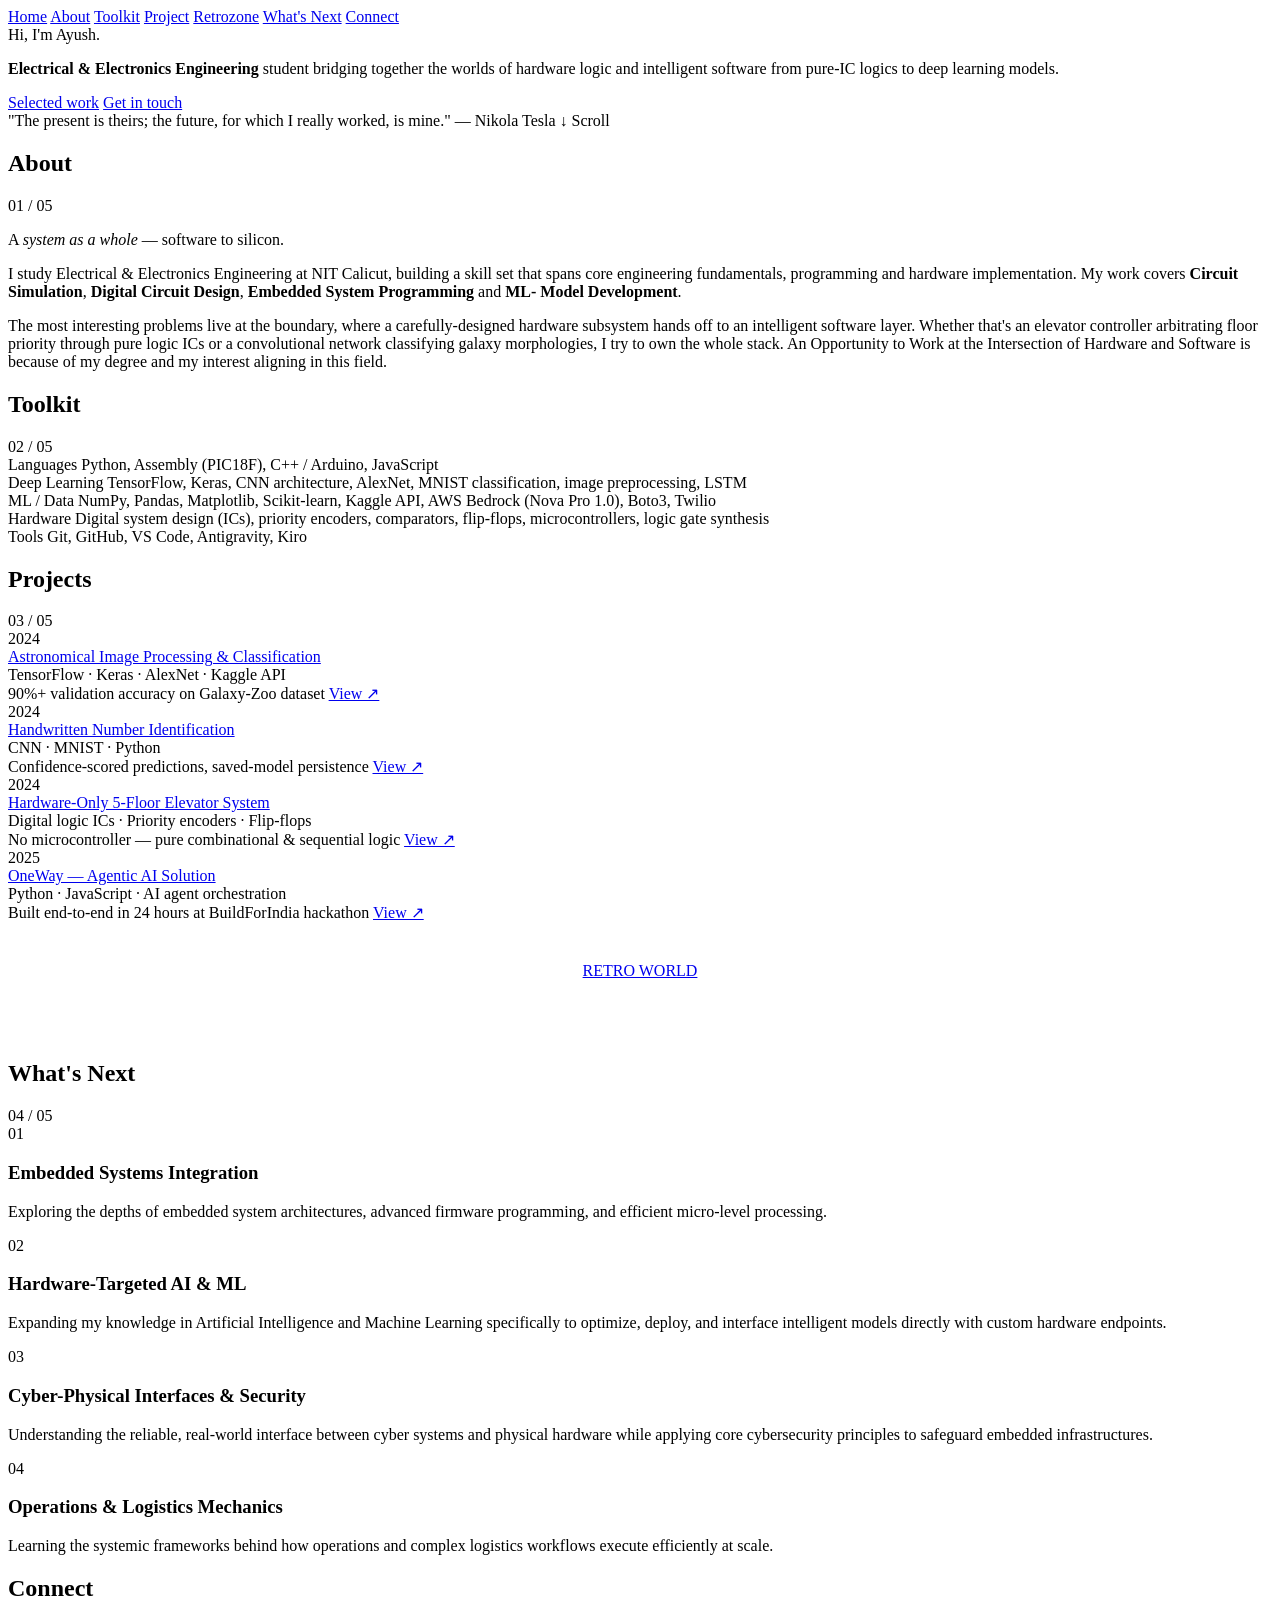
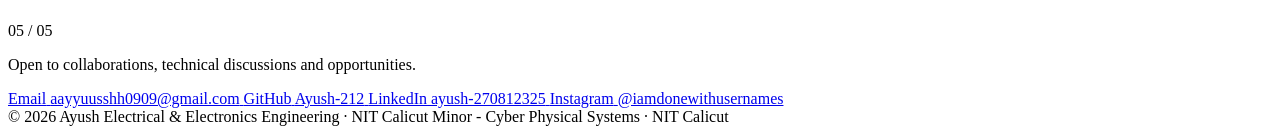
==== commit 739769b7: "Fix: Rename Index.HTML to index.html for GitHub Pages compatibility" ====
--- a/index.html
+++ b/index.html
@@ -5,683 +5,7 @@
   <meta charset="utf-8">
   <meta name="viewport" content="width=device-width,initial-scale=1">
   <title>Ayush — EEE @ NIT Calicut</title>
-  <link
-    href="https://fonts.googleapis.com/css2?family=Cormorant+Garamond:ital,wght@0,300;0,400;0,600;1,300;1,400&family=DM+Sans:wght@300;400;500&family=DM+Mono:wght@400&display=swap"
-    rel="stylesheet">
-  <style>
-    :root {
-      --bg: #81c3e3;
-      --surface: #e2f0f6;
-      --ink: #0b2030;
-      --dim: #1e5b77;
-      --border: rgba(3, 32, 53, 0.1);
-      --accent: #0092b0;
-      --accent-h: rgba(0, 146, 176, 0.08);
-    }
-
-    *,
-    *::before,
-    *::after {
-      box-sizing: border-box;
-      margin: 0;
-      padding: 0;
-    }
-
-    html {
-      scroll-behavior: smooth;
-    }
-
-    body {
-      background: var(--bg);
-      background-image:
-        radial-gradient(ellipse 65% 50% at 8% 6%, rgba(180, 220, 235, 0.55) 0%, transparent 65%),
-        radial-gradient(ellipse 50% 40% at 95% 90%, rgba(160, 210, 230, 0.3) 0%, transparent 60%);
-      color: var(--ink);
-      font-family: 'DM Sans', sans-serif;
-      font-weight: 300;
-      line-height: 1.6;
-      overflow-x: hidden;
-      cursor: none;
-    }
-
-    /* ─── Cursor: dot + small lagging ring ─── */
-    #cur-dot {
-      width: 7px;
-      height: 7px;
-      background: var(--accent);
-      border-radius: 50%;
-      position: fixed;
-      top: 0;
-      left: 0;
-      pointer-events: none;
-      z-index: 9999;
-      transform: translate(-50%, -50%);
-      transition: width .15s, height .15s, background .2s;
-    }
-
-    #cur-ring {
-      width: 26px;
-      height: 26px;
-      border: 1.5px solid rgba(0, 146, 176, 0.5);
-      border-radius: 50%;
-      position: fixed;
-      top: 0;
-      left: 0;
-      pointer-events: none;
-      z-index: 9998;
-      transform: translate(-50%, -50%);
-      transition: width .25s, height .25s, border-color .25s, background .25s;
-    }
-
-    body.on-link #cur-ring {
-      width: 40px;
-      height: 40px;
-      border-color: var(--accent);
-      background: var(--accent-h);
-    }
-
-    body.on-link #cur-dot {
-      width: 4px;
-      height: 4px;
-    }
-
-    /* ─── Scroll progress ─── */
-    #spb {
-      position: fixed;
-      top: 0;
-      left: 0;
-      height: 1.5px;
-      background: var(--accent);
-      width: 0%;
-      z-index: 8000;
-    }
-
-    /* ─── Page shell ─── */
-    .page {
-      max-width: 1100px;
-      margin: 0 auto;
-      padding: 0 44px 120px;
-    }
-
-    /* ─── Left rail dots ─── */
-    .rail {
-      position: fixed;
-      left: 20px;
-      top: 50%;
-      transform: translateY(-50%);
-      display: flex;
-      flex-direction: column;
-      gap: 16px;
-      z-index: 50;
-    }
-
-    .rd {
-      width: 6px;
-      height: 6px;
-      border-radius: 50%;
-      background: var(--border);
-      cursor: none;
-      transition: background .25s, transform .25s;
-    }
-
-    .rd.on,
-    .rd:hover {
-      background: var(--accent);
-      transform: scale(1.7);
-    }
-
-    /* ══════ HERO ══════ */
-    .hero {
-      min-height: 100vh;
-      display: grid;
-      grid-template-rows: auto 1fr auto;
-      padding: 44px 0 50px;
-      border-bottom: 1px solid var(--border);
-      /* Line separating header/hero from the rest of the page */
-    }
-
-    .hero-top {
-      display: flex;
-      justify-content: space-between;
-      align-items: flex-start;
-      font-family: 'DM Mono', monospace;
-      font-size: 20px;
-      letter-spacing: .16em;
-      color: var(--dim);
-      text-transform: uppercase;
-      opacity: 0;
-      animation: up .6s .1s forwards;
-    }
-
-    .name-block {
-      opacity: 0;
-      animation: up .8s .3s forwards;
-    }
-
-    .name-pre {
-      font-family: 'Cormorant Garamond', serif;
-      font-weight: 300;
-      font-style: italic;
-      font-size: clamp(1.3rem, 2.8vw, 2rem);
-      color: var(--dim);
-      letter-spacing: .04em;
-      display: block;
-      margin-bottom: 2px;
-    }
-
-    .name-main {
-      font-family: 'Cormorant Garamond', serif;
-      font-weight: 600;
-      font-size: clamp(5.5rem, 13vw, 12rem);
-      line-height: .86;
-      letter-spacing: -.035em;
-      color: var(--ink);
-      display: block;
-      margin-left: -5px;
-    }
-
-    .hero-desc {
-      margin-top: 52px;
-      max-width: 500px;
-      margin-left: auto;
-      opacity: 0;
-      animation: up .8s .55s forwards;
-    }
-
-    .hero-desc p {
-      font-size: 1rem;
-      line-height: 1.9;
-      color: var(--dim);
-    }
-
-    .hero-desc p strong {
-      color: var(--ink);
-      font-weight: 400;
-    }
-
-    .hero-ctas {
-      margin-top: 26px;
-      display: flex;
-      gap: 22px;
-      flex-wrap: wrap;
-    }
-
-    .cta {
-      font-family: 'DM Mono', monospace;
-      font-size: 10px;
-      letter-spacing: .14em;
-      text-transform: uppercase;
-      text-decoration: none;
-      padding-bottom: 2px;
-      cursor: none;
-    }
-
-    .cta-a {
-      color: var(--accent);
-      border-bottom: 1.5px solid var(--accent);
-      transition: opacity .2s;
-    }
-
-    .cta-a:hover {
-      opacity: .65;
-    }
-
-    .cta-b {
-      color: var(--dim);
-      border-bottom: 1.5px solid var(--border);
-      transition: color .2s, border-color .2s;
-    }
-
-    .cta-b:hover {
-      color: var(--ink);
-      border-color: rgba(11, 32, 48, .3);
-    }
-
-    .hero-bottom {
-      display: flex;
-      justify-content: space-between;
-      align-items: flex-end;
-      opacity: 0;
-      animation: up .6s .75s forwards;
-    }
-
-    .hero-year {
-      font-family: 'Cormorant Garamond', serif;
-      font-size: clamp(5rem, 11vw, 9.5rem);
-      font-weight: 300;
-      color: rgba(20, 4, 16, 0.25);
-      line-height: 1;
-      user-select: none;
-      pointer-events: none;
-    }
-
-    .hero-scroll {
-      font-family: 'DM Mono', monospace;
-      font-size: 9px;
-      letter-spacing: .2em;
-      text-transform: uppercase;
-      color: var(--dim);
-      writing-mode: vertical-rl;
-      transform: rotate(180deg);
-      animation: bounce 2.4s ease-in-out infinite;
-    }
-
-    @keyframes bounce {
-
-      0%,
-      100% {
-        transform: rotate(180deg) translateY(0);
-      }
-
-      50% {
-        transform: rotate(180deg) translateY(-8px);
-      }
-    }
-
-    /* ══════ SECTIONS ══════ */
-    section {
-      padding: 90px 0;
-    }
-
-    section+section {
-      border-top: 1px solid var(--border);
-    }
-
-    .sh {
-      display: flex;
-      justify-content: space-between;
-      align-items: baseline;
-      margin-bottom: 56px;
-    }
-
-    .sh-title {
-      font-family: 'Cormorant Garamond', serif;
-      font-style: italic;
-      font-weight: 300;
-      font-size: clamp(2rem, 3.8vw, 3rem);
-      color: var(--ink);
-      letter-spacing: -.01em;
-    }
-
-    .sh-n {
-      font-family: 'DM Mono', monospace;
-      font-size: 10px;
-      letter-spacing: .14em;
-      color: var(--dim);
-    }
-
-    /* About */
-    .about-layout {
-      display: grid;
-      grid-template-columns: 1fr 2.2fr;
-      gap: 68px;
-      align-items: start;
-    }
-
-    .about-pull {
-      font-family: 'Cormorant Garamond', serif;
-      font-weight: 300;
-      font-size: clamp(1.5rem, 2.6vw, 2.1rem);
-      line-height: 1.4;
-      color: var(--ink);
-      letter-spacing: -.01em;
-    }
-
-    .about-pull em {
-      font-style: italic;
-      color: var(--accent);
-    }
-
-    .about-body {
-      font-size: .98rem;
-      line-height: 2;
-      color: var(--dim);
-    }
-
-    .about-body p+p {
-      margin-top: 1.1em;
-    }
-
-    .about-body strong {
-      color: var(--ink);
-      font-weight: 400;
-    }
-
-    /* Toolkit */
-    .tk-row {
-      display: grid;
-      grid-template-columns: 180px 1fr;
-      gap: 24px;
-      padding: 20px 0;
-      border-top: 1px solid var(--border);
-    }
-
-    .tk-row:first-child {
-      border-top: none;
-    }
-
-    .tk-cat {
-      font-family: 'DM Mono', monospace;
-      font-size: 10px;
-      letter-spacing: .14em;
-      text-transform: uppercase;
-      color: var(--dim);
-      padding-top: 2px;
-    }
-
-    .tk-items {
-      font-size: .96rem;
-      color: var(--ink);
-      line-height: 1.75;
-      font-weight: 300;
-    }
-
-    /* Projects table */
-    .proj-row {
-      display: grid;
-      grid-template-columns: 64px 1fr 1fr auto;
-      gap: 24px;
-      align-items: start;
-      padding: 28px 0;
-      border-top: 1px solid var(--border);
-      transition: opacity .22s;
-    }
-
-    .proj-table:hover .proj-row {
-      opacity: .35;
-    }
-
-    .proj-table:hover .proj-row:hover {
-      opacity: 1;
-    }
-
-    .proj-year {
-      font-family: 'DM Mono', monospace;
-      font-size: 10px;
-      letter-spacing: .1em;
-      color: var(--dim);
-      padding-top: 4px;
-    }
-
-    .proj-name {
-      font-family: 'Cormorant Garamond', serif;
-      font-weight: 600;
-      font-size: 1.15rem;
-      line-height: 1.3;
-      color: var(--ink);
-    }
-
-    .proj-name a {
-      color: inherit;
-      text-decoration: none;
-      transition: color .2s;
-    }
-
-    .proj-name a:hover {
-      color: var(--accent);
-    }
-
-    .proj-stack {
-      font-size: .87rem;
-      color: var(--dim);
-      line-height: 1.75;
-    }
-
-    .proj-link {
-      font-family: 'DM Mono', monospace;
-      font-size: 9.5px;
-      letter-spacing: .12em;
-      text-transform: uppercase;
-      text-decoration: none;
-      color: var(--dim);
-      padding-top: 5px;
-      white-space: nowrap;
-      transition: color .2s;
-    }
-
-    .proj-link:hover {
-      color: var(--accent);
-    }
-
-    /* What's Next */
-    .next-grid {
-      display: grid;
-      grid-template-columns: repeat(2, 1fr);
-      gap: 48px 64px;
-    }
-
-    .next-item {
-      padding-top: 20px;
-      border-top: 1px solid var(--border);
-    }
-
-    .next-num {
-      font-family: 'DM Mono', monospace;
-      font-size: 10px;
-      letter-spacing: .14em;
-      color: var(--accent);
-      display: block;
-      margin-bottom: 12px;
-    }
-
-    .next-title {
-      font-family: 'Cormorant Garamond', serif;
-      font-size: 1.4rem;
-      font-weight: 600;
-      color: var(--ink);
-      margin-bottom: 10px;
-      line-height: 1.3;
-    }
-
-    .next-desc {
-      font-size: .94rem;
-      color: var(--dim);
-      line-height: 1.85;
-    }
-
-    /* Connect */
-    .connect-intro {
-      font-family: 'Cormorant Garamond', serif;
-      font-weight: 300;
-      font-size: clamp(1rem, 1.4vw, 1.25rem);
-      color: var(--dim);
-      margin-bottom: 44px;
-      line-height: 1.85;
-      max-width: 540px;
-    }
-
-    .cl {
-      display: flex;
-      justify-content: space-between;
-      align-items: center;
-      padding: 21px 0;
-      border-top: 1px solid var(--border);
-      text-decoration: none;
-      transition: padding-left .25s ease, background .2s;
-      border-radius: 2px;
-    }
-
-    .cl:hover {
-      padding-left: 12px;
-      background: var(--accent-h);
-    }
-
-    .cl-name {
-      font-family: 'Cormorant Garamond', serif;
-      font-size: clamp(1.5rem, 3vw, 2.2rem);
-      font-weight: 400;
-      color: var(--ink);
-      letter-spacing: -.01em;
-      transition: color .2s;
-    }
-
-    .cl:hover .cl-name {
-      color: var(--accent);
-    }
-
-    .cl-handle {
-      font-family: 'DM Mono', monospace;
-      font-size: 10px;
-      letter-spacing: .12em;
-      color: var(--dim);
-    }
-
-    /* Footer */
-    footer {
-      padding: 32px 0 0;
-      border-top: 1px solid var(--border);
-      display: flex;
-      justify-content: space-between;
-      font-family: 'DM Mono', monospace;
-      font-size: 10px;
-      letter-spacing: .12em;
-      color: var(--dim);
-    }
-
-    /* Reveal */
-    .r {
-      opacity: 0;
-      transform: translateY(20px);
-      transition: opacity .65s ease, transform .65s ease;
-    }
-
-    .r.d1 {
-      transition-delay: .08s;
-    }
-
-    .r.d2 {
-      transition-delay: .16s;
-    }
-
-    .r.vis {
-      opacity: 1;
-      transform: none;
-    }
-
-    @keyframes up {
-      from {
-        opacity: 0;
-        transform: translateY(16px);
-      }
-
-      to {
-        opacity: 1;
-        transform: none;
-      }
-    }
-
-    /* Responsive */
-    @media (max-width:860px) {
-      .page {
-        padding: 0 24px 80px;
-      }
-
-      .rail {
-        display: none;
-      }
-
-      .about-layout {
-        grid-template-columns: 1fr;
-        gap: 28px;
-      }
-
-      .proj-row {
-        grid-template-columns: 50px 1fr;
-      }
-
-      .proj-stack,
-      .proj-link {
-        display: none;
-      }
-
-      .next-grid {
-        grid-template-columns: 1fr;
-        gap: 36px;
-      }
-
-      .hero-year {
-        display: none;
-      }
-
-      footer {
-        flex-direction: column;
-        gap: 8px;
-      }
-    }
-
-    @media (max-width:560px) {
-      section {
-        padding: 60px 0;
-      }
-
-      .sh {
-        margin-bottom: 32px;
-      }
-
-      .name-main {
-        font-size: clamp(4rem, 17vw, 6.5rem);
-      }
-
-      .hero-desc {
-        margin-left: 0;
-      }
-
-      .tk-row {
-        grid-template-columns: 1fr;
-        gap: 5px;
-      }
-    }
-
-    /* ──── PIXELATED RETRO BUTTON ──── */
-    .retro-btn {
-      display: inline-block;
-      font-family: 'Courier New', monospace;
-      font-size: 16px;
-      font-weight: bold;
-      background: #ff00ff;
-      color: #ffff00;
-      padding: 14px 28px;
-      border: none;
-      border-radius: 0;
-      cursor: none;
-      text-decoration: none;
-      box-shadow:
-        /* Left border pixels */
-        -4px 0 0 0 #000, -8px 0 0 0 #000, -4px 4px 0 0 #000, -8px 4px 0 0 #000,
-        -4px 8px 0 0 #000, -8px 8px 0 0 #000, -4px 12px 0 0 #000, -8px 12px 0 0 #000,
-        -4px 16px 0 0 #000, -8px 16px 0 0 #000, -4px 20px 0 0 #000, -8px 20px 0 0 #000;
-      transition: all .08s;
-      transform: scale(1);
-      animation: pixelBounce 0.5s ease-out;
-      position: relative;
-      text-transform: uppercase;
-      letter-spacing: 1px;
-      user-select: none;
-      image-rendering: pixelated;
-      image-rendering: -moz-crisp-edges;
-      image-rendering: crisp-edges;
-    }
-
-    .retro-btn:hover {
-      transform: scale(1.08) translateY(-3px);
-    }
-
-    .retro-btn:active {
-      transform: scale(0.98) translateY(1px);
-    }
-
-    @keyframes pixelBounce {
-      0% {
-        transform: translateY(-12px);
-        opacity: 0;
-      }
-
-      100% {
-        transform: translateY(0);
-        opacity: 1;
-      }
-    }
-  </style>
+  <link rel="stylesheet" href="style.css">
 </head>
 
 <body>
@@ -695,6 +19,7 @@
     <div class="rd" data-s="about"></div>
     <div class="rd" data-s="toolkit"></div>
     <div class="rd" data-s="projects"></div>
+    <div class="rd" data-s="retrozone"></div>
     <div class="rd" data-s="next"></div>
     <div class="rd" data-s="connect"></div>
   </nav>
@@ -703,8 +28,16 @@
 
     <div class="hero" id="hero">
       <div class="hero-top">
-        <span>EEE · NIT Calicut</span>
-        <span>2026</span>
+        <nav class="nav-header" aria-label="Main navigation">
+          <a href="#hero" class="nav-link">Home</a>
+          <a href="#about" class="nav-link">About</a>
+          <a href="#toolkit" class="nav-link">Toolkit</a>
+          <a href="#projects" class="nav-link">Project</a>
+          <a href="#retrozone" class="nav-link">Retrozone</a>
+          <a href="#next" class="nav-link">What's Next</a>
+          <a href="#connect" class="nav-link">Connect</a>
+        </nav>
+
       </div>
 
       <div style="display:flex;flex-direction:column;justify-content:center">
@@ -713,7 +46,7 @@
           <span class="name-main">Ayush.</span>
         </div>
         <div class="hero-desc">
-          <p><strong>Electrical & Electronics Engineering</strong> student bridging
+          <p><strong>Electrical & Electronics Engineering</strong> student bridging together the worlds of
             hardware logic and intelligent software from pure-IC logics
             to deep learning models.</p>
           <div class="hero-ctas">
@@ -724,8 +57,9 @@
       </div>
 
       <div class="hero-bottom">
-        <span class="hero-year">2026</span>
-        <span class="hero-scroll">↓ scroll</span>
+        <span class="hero-year">"The present is theirs; the future, for which I really worked, is mine." — Nikola
+          Tesla</span>
+        <span class="hero-scroll">↓ Scroll</span>
       </div>
     </div>
 
@@ -765,7 +99,7 @@
         <div class="tk-row">
           <span class="tk-cat">Deep Learning</span>
           <span class="tk-items">TensorFlow, Keras, CNN architecture, AlexNet, MNIST classification, image
-            preprocessing</span>
+            preprocessing, LSTM</span>
         </div>
         <div class="tk-row">
           <span class="tk-cat">ML / Data</span>
@@ -779,7 +113,7 @@
         </div>
         <div class="tk-row">
           <span class="tk-cat">Tools</span>
-          <span class="tk-items">Git, GitHub, VS Code</span>
+          <span class="tk-items">Git, GitHub, VS Code, Antigravity, Kiro</span>
         </div>
       </div>
     </section>
@@ -826,9 +160,11 @@
       </div>
     </section>
 
-    <div style="text-align: center; padding: 40px 0 60px;">
-      <button class="retro-btn">RETRO WORLD</button>
-    </div>
+    <section id="retrozone">
+      <div style="text-align: center; padding: 40px 0 60px;">
+        <a class="retro-btn" href="../Retro/RetroPage.html">RETRO WORLD</a>
+      </div>
+    </section>
 
     <section id="next">
       <div class="sh r">
@@ -868,8 +204,7 @@
         <h2 class="sh-title">Connect</h2>
         <span class="sh-n">05 / 05</span>
       </div>
-      <p class="connect-intro r d1">Open to collaborations, technical discussions, and opportunities at the
-        hardware–software boundary.</p>
+      <p class="connect-intro r d1">Open to collaborations, technical discussions and opportunities.</p>
       <div class="r d2">
         <a class="cl" href="mailto:aayyuusshh0909@gmail.com">
           <span class="cl-name">Email</span>
@@ -899,7 +234,6 @@
   </main>
 
   <script>
-    // ── Dot + lagging ring cursor
     const dot = document.getElementById('cur-dot');
     const ring = document.getElementById('cur-ring');
     let mx = -200, my = -200, rx = -200, ry = -200;
@@ -921,15 +255,13 @@
       el.addEventListener('mouseleave', () => document.body.classList.remove('on-link'));
     });
 
-    // ── Scroll progress
     const spb = document.getElementById('spb');
     window.addEventListener('scroll', () => {
       spb.style.width = (scrollY / (document.body.scrollHeight - innerHeight) * 100) + '%';
       updateDots();
     }, { passive: true });
 
-    // ── Rail dots updated for 5 sections cleanly
-    const sections = ['hero', 'about', 'toolkit', 'projects', 'next', 'connect'];
+    const sections = ['hero', 'about', 'toolkit', 'projects', 'retrozone', 'next', 'connect'];
     const dots = document.querySelectorAll('.rd');
     function updateDots() {
       let cur = 0;
@@ -943,7 +275,6 @@
       document.getElementById(sections[i])?.scrollIntoView({ behavior: 'smooth' })
     ));
 
-    // ── Reveal on scroll
     const obs = new IntersectionObserver(entries => {
       entries.forEach(e => {
         if (e.isIntersecting) { e.target.classList.add('vis'); obs.unobserve(e.target); }
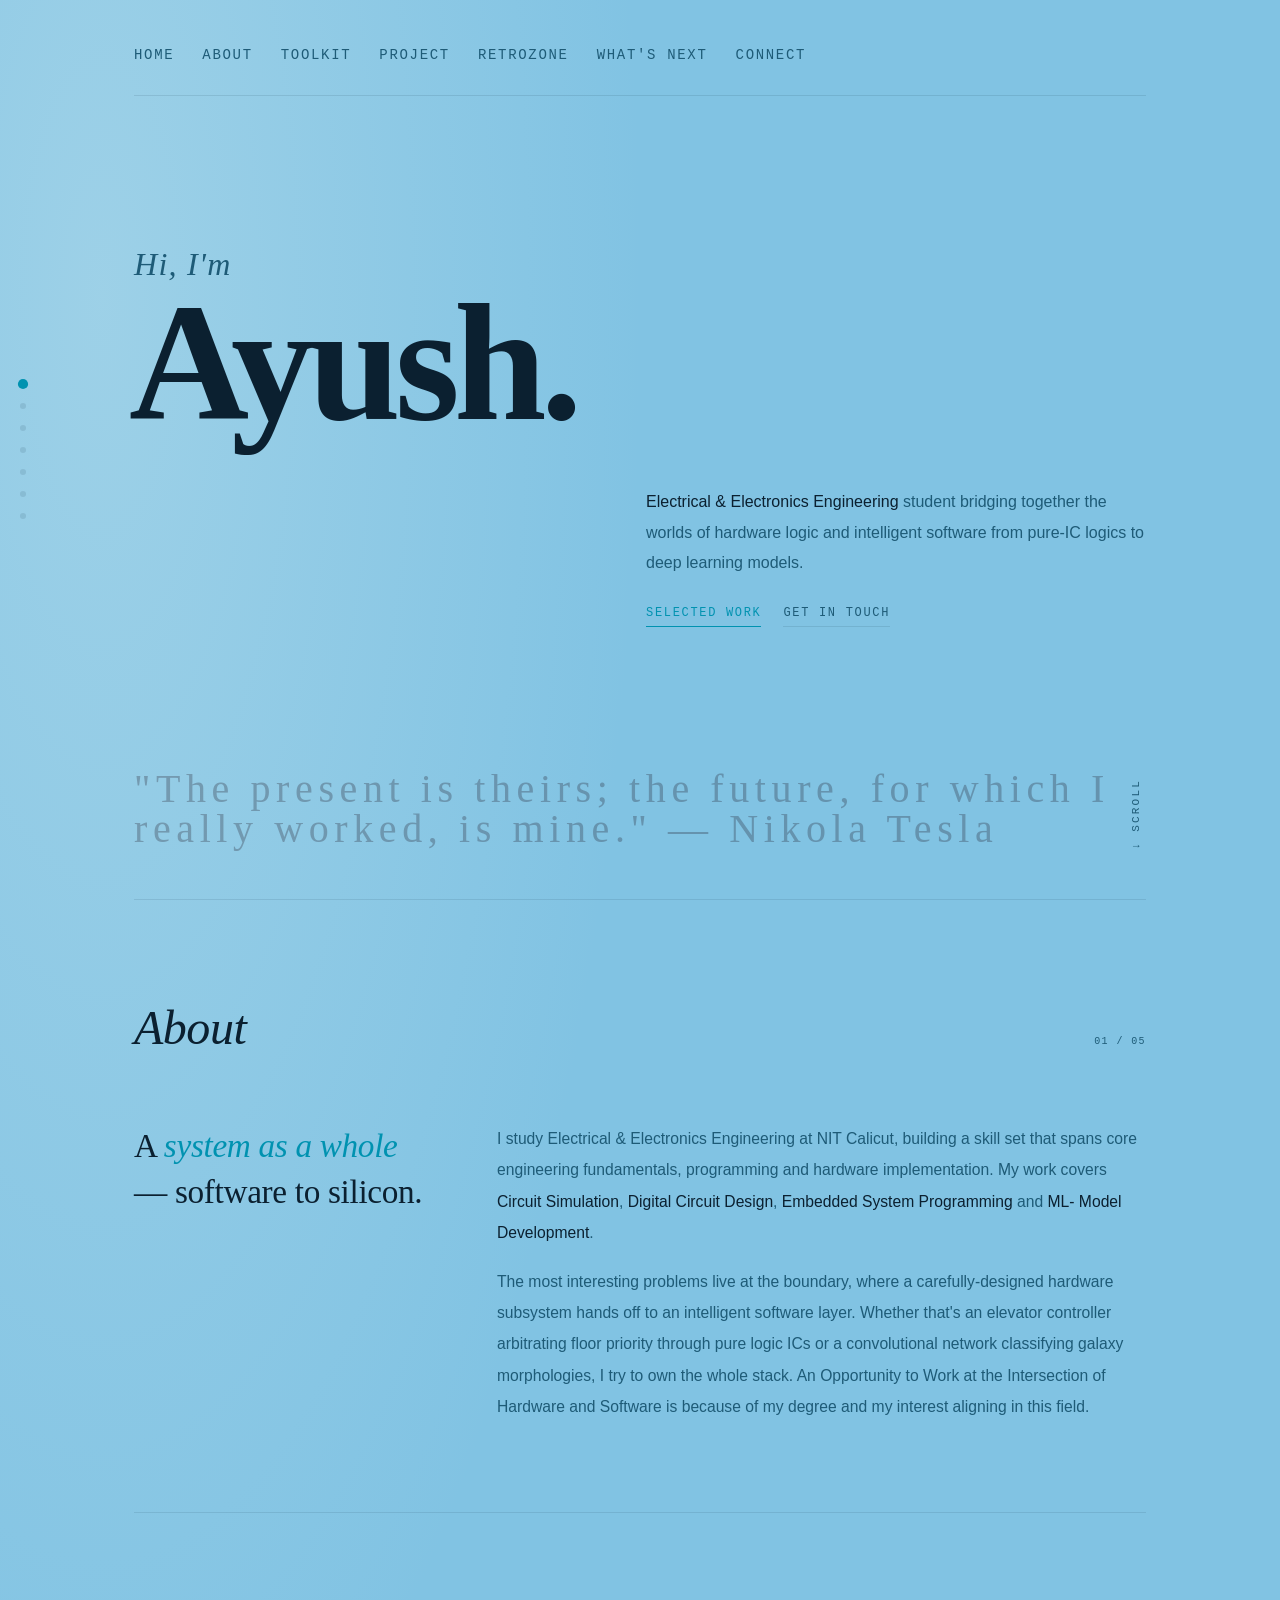
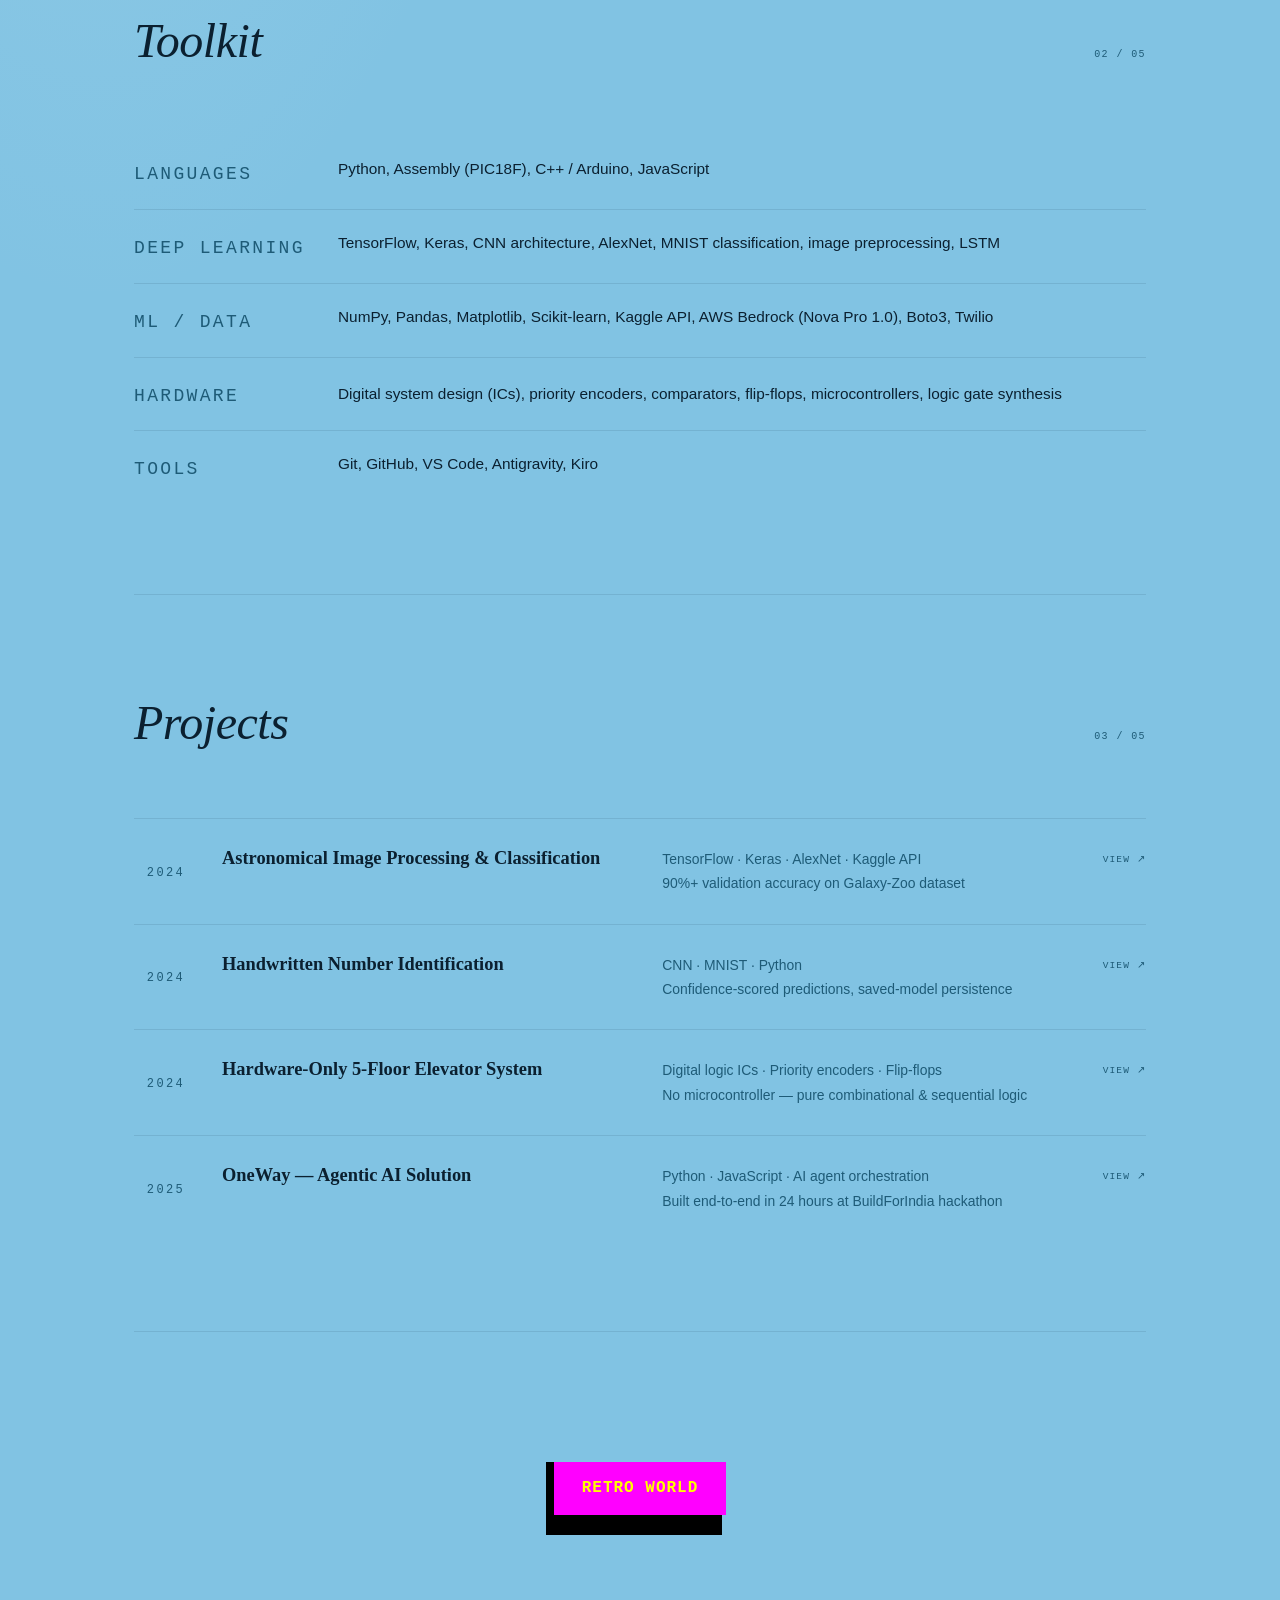
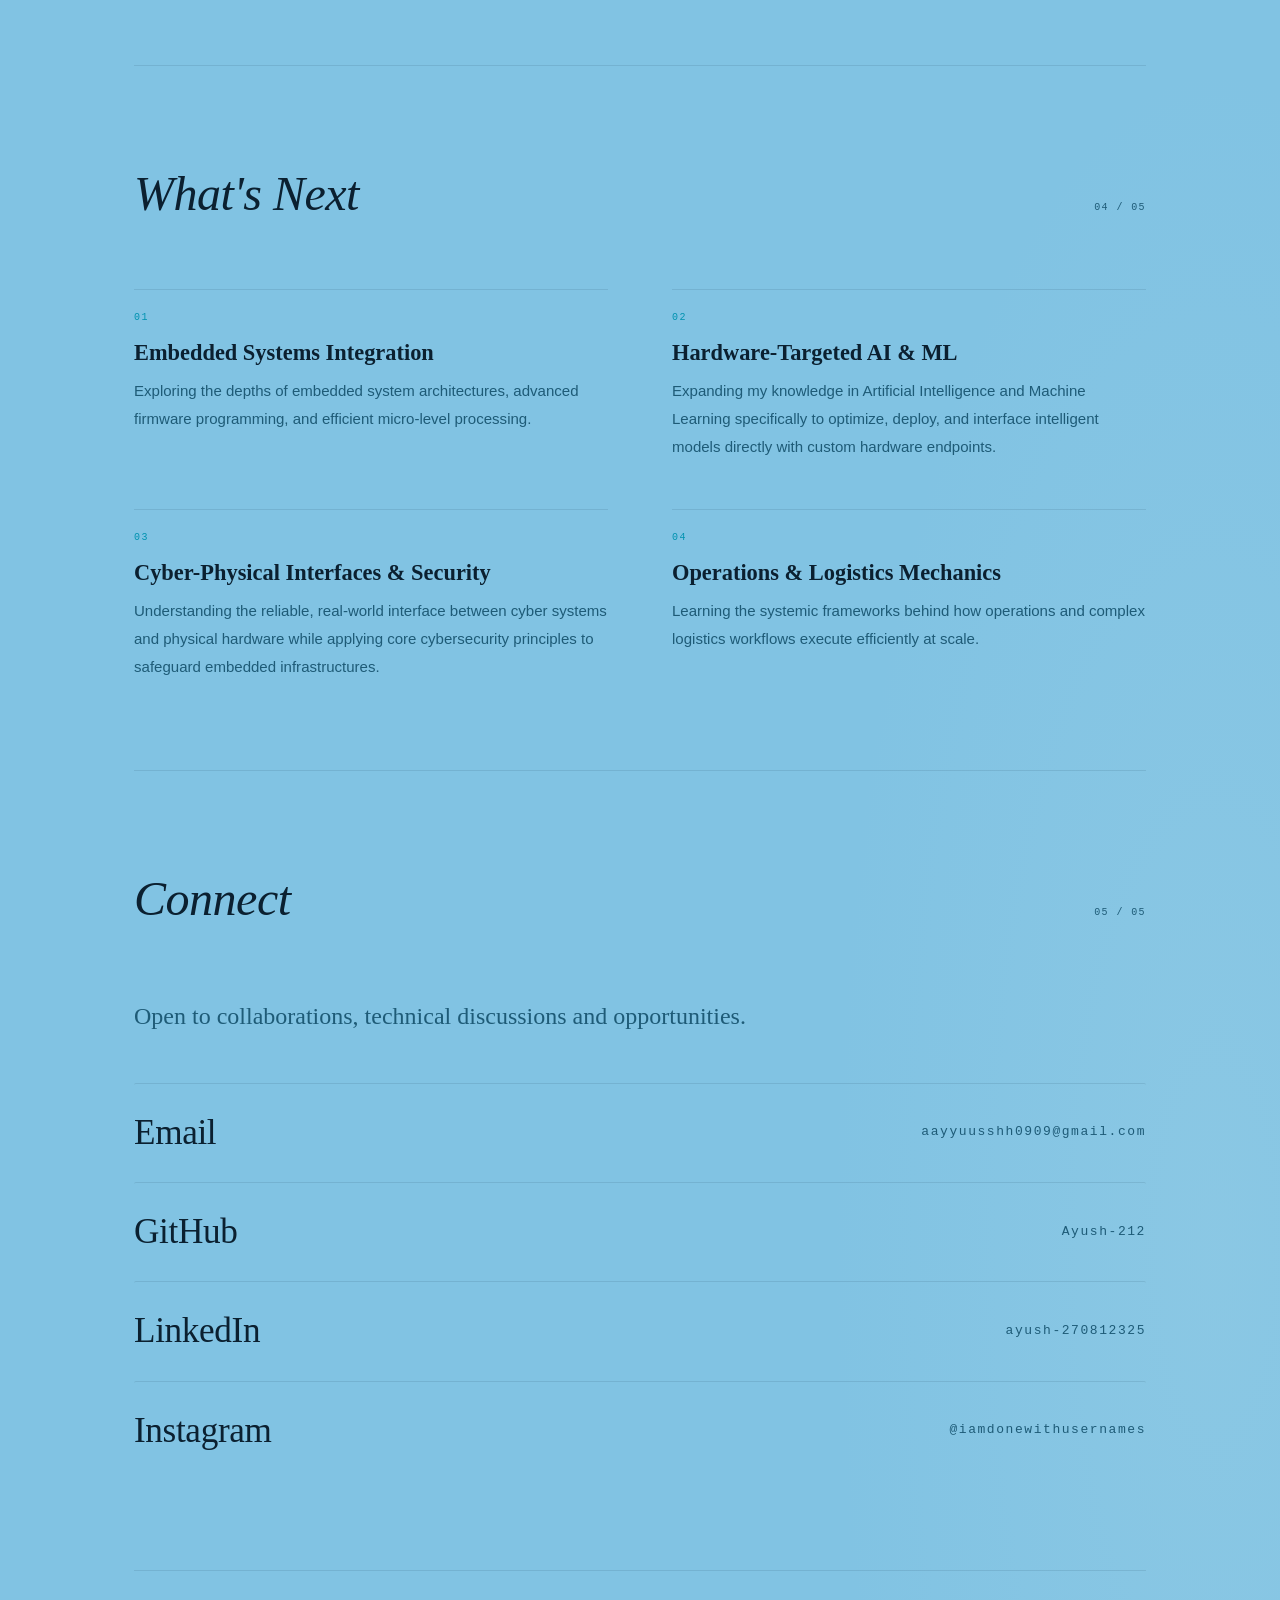
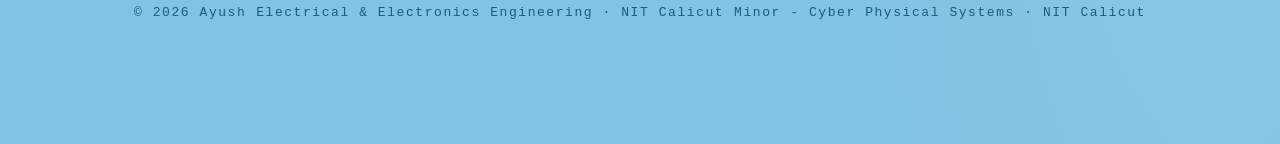
==== commit f5ec484f: "Debug Index page" ====
--- a/index.html
+++ b/index.html
@@ -233,54 +233,7 @@
 
   </main>
 
-  <script>
-    const dot = document.getElementById('cur-dot');
-    const ring = document.getElementById('cur-ring');
-    let mx = -200, my = -200, rx = -200, ry = -200;
-
-    document.addEventListener('mousemove', e => { mx = e.clientX; my = e.clientY; });
-
-    (function loop() {
-      dot.style.left = mx + 'px';
-      dot.style.top = my + 'px';
-      rx += (mx - rx) * 0.14;
-      ry += (my - ry) * 0.14;
-      ring.style.left = rx + 'px';
-      ring.style.top = ry + 'px';
-      requestAnimationFrame(loop);
-    })();
-
-    document.querySelectorAll('a, button, .rd').forEach(el => {
-      el.addEventListener('mouseenter', () => document.body.classList.add('on-link'));
-      el.addEventListener('mouseleave', () => document.body.classList.remove('on-link'));
-    });
-
-    const spb = document.getElementById('spb');
-    window.addEventListener('scroll', () => {
-      spb.style.width = (scrollY / (document.body.scrollHeight - innerHeight) * 100) + '%';
-      updateDots();
-    }, { passive: true });
-
-    const sections = ['hero', 'about', 'toolkit', 'projects', 'retrozone', 'next', 'connect'];
-    const dots = document.querySelectorAll('.rd');
-    function updateDots() {
-      let cur = 0;
-      sections.forEach((id, i) => {
-        const el = document.getElementById(id);
-        if (el && el.getBoundingClientRect().top <= innerHeight * 0.5) cur = i;
-      });
-      dots.forEach((d, i) => d.classList.toggle('on', i === cur));
-    }
-    dots.forEach((d, i) => d.addEventListener('click', () =>
-      document.getElementById(sections[i])?.scrollIntoView({ behavior: 'smooth' })
-    ));
-
-    const obs = new IntersectionObserver(entries => {
-      entries.forEach(e => {
-        if (e.isIntersecting) { e.target.classList.add('vis'); obs.unobserve(e.target); }
-      });
-    }, { threshold: 0.08, rootMargin: '0px 0px -40px 0px' });
-    document.querySelectorAll('.r').forEach(el => obs.observe(el));
+  <script src="script.js">
   </script>
 </body>
 
--- a/style.css
+++ b/style.css
@@ -0,0 +1,715 @@
+:root {
+  --bg: #81c3e3;
+  --surface: #e2f0f6;
+  --ink: #0b2030;
+  --dim: #1e5b77;
+  --border: rgba(3, 32, 53, 0.1);
+  --accent: #0092b0;
+  --accent-h: rgba(0, 146, 176, 0.08);
+}
+
+*,
+*::before,
+*::after {
+  box-sizing: border-box;
+  margin: 0;
+  padding: 0;
+}
+
+html {
+  scroll-behavior: smooth;
+}
+
+body {
+  background: var(--bg);
+  background-image:
+    radial-gradient(ellipse 65% 50% at 8% 6%, rgba(180, 220, 235, 0.55) 0%, transparent 65%),
+    radial-gradient(ellipse 50% 40% at 95% 90%, rgba(160, 210, 230, 0.3) 0%, transparent 60%);
+  color: var(--ink);
+  font-family: 'DM Sans', sans-serif;
+  font-weight: 300;
+  line-height: 1.6;
+  overflow-x: hidden;
+  cursor: none;
+}
+
+#cur-dot {
+  width: 7px;
+  height: 7px;
+  background: var(--accent);
+  border-radius: 50%;
+  position: fixed;
+  top: 0;
+  left: 0;
+  pointer-events: none;
+  z-index: 9999;
+  transform: translate(-50%, -50%);
+  transition: width .15s, height .15s, background .2s;
+}
+
+#cur-ring {
+  width: 26px;
+  height: 26px;
+  border: 1.5px solid rgba(0, 146, 176, 0.5);
+  border-radius: 50%;
+  position: fixed;
+  top: 0;
+  left: 0;
+  pointer-events: none;
+  z-index: 9998;
+  transform: translate(-50%, -50%);
+  transition: width .25s, height .25s, border-color .25s, background .25s;
+}
+
+body.on-link #cur-ring {
+  width: 40px;
+  height: 40px;
+  border-color: var(--accent);
+  background: var(--accent-h);
+}
+
+body.on-link #cur-dot {
+  width: 4px;
+  height: 4px;
+}
+
+#spb {
+  position: fixed;
+  top: 0;
+  left: 0;
+  height: 1.5px;
+  background: var(--accent);
+  width: 0%;
+  z-index: 8000;
+}
+
+.page {
+  max-width: 1100px;
+  margin: 0 auto;
+  padding: 0 44px 120px;
+}
+
+.rail {
+  position: fixed;
+  left: 20px;
+  top: 50%;
+  transform: translateY(-50%);
+  display: flex;
+  flex-direction: column;
+  gap: 16px;
+  z-index: 50;
+}
+
+.rd {
+  width: 6px;
+  height: 6px;
+  border-radius: 50%;
+  background: var(--border);
+  cursor: none;
+  transition: background .25s, transform .25s;
+}
+
+.rd.on,
+.rd:hover {
+  background: var(--accent);
+  transform: scale(1.7);
+}
+
+.hero {
+  min-height: 100vh;
+  display: grid;
+  grid-template-rows: auto 1fr auto;
+  padding: 44px 0 50px;
+  border-bottom: 1px solid var(--border);
+}
+
+.hero-top {
+  display: flex;
+  justify-content: space-between;
+  align-items: flex-start;
+  font-family: 'DM Mono', monospace;
+  font-size: 20px;
+  letter-spacing: .16em;
+  color: var(--dim);
+  text-transform: uppercase;
+  opacity: 0;
+  animation: up .6s .1s forwards;
+  padding-bottom: 24px;
+  border-bottom: 1px solid var(--border);
+}
+
+.nav-left {
+  font-family: 'DM Mono', monospace;
+  font-size: 20px;
+  letter-spacing: .16em;
+  color: var(--dim);
+  text-transform: uppercase;
+}
+
+.nav-header {
+  display: flex;
+  gap: 28px;
+  align-items: flex-start;
+}
+
+.nav-link {
+  font-family: 'DM Mono', monospace;
+  font-size: 14px;
+  letter-spacing: .12em;
+  color: var(--dim);
+  text-transform: uppercase;
+  text-decoration: none;
+  cursor: none;
+  transition: color .2s, opacity .2s;
+  position: relative;
+  padding-bottom: 4px;
+  border-bottom: 1.5px solid transparent;
+  transition: border-color .2s, color .2s;
+}
+
+.nav-link:hover {
+  color: var(--accent);
+  border-bottom-color: var(--accent);
+}
+
+.nav-year {
+  font-family: 'DM Mono', monospace;
+  font-size: 20px;
+  letter-spacing: .16em;
+  color: var(--dim);
+  text-transform: uppercase;
+}
+
+.name-block {
+  opacity: 0;
+  animation: up .8s .3s forwards;
+}
+
+.name-pre {
+  font-family: 'Cormorant Garamond', serif;
+  font-weight: 300;
+  font-style: italic;
+  font-size: clamp(1.3rem, 2.8vw, 2rem);
+  color: var(--dim);
+  letter-spacing: .04em;
+  display: block;
+  margin-bottom: 2px;
+}
+
+.name-main {
+  font-family: 'Cormorant Garamond', serif;
+  font-weight: 600;
+  font-size: clamp(5.5rem, 13vw, 12rem);
+  line-height: .86;
+  letter-spacing: -.035em;
+  color: var(--ink);
+  display: block;
+  margin-left: -5px;
+}
+
+.hero-desc {
+  margin-top: 52px;
+  max-width: 500px;
+  margin-left: auto;
+  opacity: 0;
+  animation: up .8s .55s forwards;
+}
+
+.hero-desc p {
+  font-size: 1rem;
+  line-height: 1.9;
+  color: var(--dim);
+}
+
+.hero-desc p strong {
+  color: var(--ink);
+  font-weight: 400;
+}
+
+.hero-ctas {
+  margin-top: 26px;
+  display: flex;
+  gap: 22px;
+  flex-wrap: wrap;
+}
+
+.cta {
+  font-family: 'DM Mono', monospace;
+  font-size: 12px;
+  letter-spacing: .14em;
+  text-transform: uppercase;
+  text-decoration: none;
+  padding-bottom: 2px;
+  cursor: none;
+}
+
+.cta-a {
+  color: var(--accent);
+  border-bottom: 1.5px solid var(--accent);
+  transition: opacity .2s;
+}
+
+.cta-a:hover {
+  opacity: .65;
+}
+
+.cta-b {
+  color: var(--dim);
+  border-bottom: 1.5px solid var(--border);
+  transition: color .2s, border-color .2s;
+}
+
+.cta-b:hover {
+  color: var(--ink);
+  border-color: rgba(11, 32, 48, .3);
+}
+
+.hero-bottom {
+  display: flex;
+  justify-content: space-between;
+  align-items: flex-end;
+  opacity: 0;
+  animation: up .6s .75s forwards;
+}
+
+.hero-year {
+  font-family: 'Cormorant Garamond', serif;
+  font-size: 40px;
+  letter-spacing: .14em;
+  font-weight: 300;
+  color: rgba(20, 4, 16, 0.25);
+  line-height: 1;
+  user-select: none;
+  pointer-events: none;
+}
+
+.hero-scroll {
+  font-family: 'DM Mono', monospace;
+  font-size: 11px;
+  letter-spacing: .2em;
+  text-transform: uppercase;
+  color: var(--dim);
+  writing-mode: vertical-rl;
+  transform: rotate(180deg);
+  animation: bounce 2.4s ease-in-out infinite;
+}
+
+@keyframes bounce {
+
+  0%,
+  100% {
+    transform: rotate(180deg) translateY(0);
+  }
+
+  50% {
+    transform: rotate(180deg) translateY(-8px);
+  }
+}
+
+section {
+  padding: 90px 0;
+}
+
+section+section {
+  border-top: 1px solid var(--border);
+}
+
+.sh {
+  display: flex;
+  justify-content: space-between;
+  align-items: baseline;
+  margin-bottom: 56px;
+}
+
+.sh-title {
+  font-family: 'Cormorant Garamond', serif;
+  font-style: italic;
+  font-weight: 300;
+  font-size: clamp(2rem, 3.8vw, 3rem);
+  color: var(--ink);
+  letter-spacing: -.01em;
+}
+
+.sh-n {
+  font-family: 'DM Mono', monospace;
+  font-size: 10px;
+  letter-spacing: .14em;
+  color: var(--dim);
+}
+
+/* About */
+.about-layout {
+  display: grid;
+  grid-template-columns: 1fr 2.2fr;
+  gap: 68px;
+  align-items: start;
+}
+
+.about-pull {
+  font-family: 'Cormorant Garamond', serif;
+  font-weight: 300;
+  font-size: clamp(1.5rem, 2.6vw, 2.1rem);
+  line-height: 1.4;
+  color: var(--ink);
+  letter-spacing: -.01em;
+}
+
+.about-pull em {
+  font-style: italic;
+  color: var(--accent);
+}
+
+.about-body {
+  font-size: .98rem;
+  line-height: 2;
+  color: var(--dim);
+}
+
+.about-body p+p {
+  margin-top: 1.1em;
+}
+
+.about-body strong {
+  color: var(--ink);
+  font-weight: 400;
+}
+
+/* Toolkit */
+.tk-row {
+  display: grid;
+  grid-template-columns: 180px 1fr;
+  gap: 24px;
+  padding: 20px 0;
+  border-top: 1px solid var(--border);
+}
+
+.tk-row:nth-child(4) {
+  align-items: center;
+}
+
+.tk-row:first-child {
+  border-top: none;
+}
+
+.tk-cat {
+  font-family: 'DM Mono', monospace;
+  font-size: 18px;
+  letter-spacing: .13em;
+  text-transform: uppercase;
+  color: var(--dim);
+  padding-top: 4px;
+}
+
+.tk-items {
+  font-size: .96rem;
+  color: var(--ink);
+  line-height: 1.75;
+  font-weight: 300;
+}
+
+/* Projects table */
+.proj-row {
+  display: grid;
+  grid-template-columns: 64px 1fr 1fr auto;
+  gap: 24px;
+  align-items: start;
+  padding: 28px 0;
+  border-top: 1px solid var(--border);
+  transition: opacity .22s;
+}
+
+.proj-table:hover .proj-row {
+  opacity: .35;
+}
+
+.proj-table:hover .proj-row:hover {
+  opacity: 1;
+}
+
+.proj-year {
+  font-family: 'DM Mono', monospace;
+  font-size: 12px;
+  letter-spacing: .2em;
+  color: var(--dim);
+  padding-top: 4px;
+  text-align: center;
+  align-self: center;
+}
+
+.proj-name {
+  font-family: 'Cormorant Garamond', serif;
+  font-weight: 600;
+  font-size: 1.15rem;
+  line-height: 1.3;
+  color: var(--ink);
+}
+
+.proj-name a {
+  color: inherit;
+  text-decoration: none;
+  transition: color .2s;
+}
+
+.proj-name a:hover {
+  color: var(--accent);
+}
+
+.proj-stack {
+  font-size: .87rem;
+  color: var(--dim);
+  line-height: 1.75;
+}
+
+.proj-link {
+  font-family: 'DM Mono', monospace;
+  font-size: 9.5px;
+  letter-spacing: .12em;
+  text-transform: uppercase;
+  text-decoration: none;
+  color: var(--dim);
+  padding-top: 5px;
+  white-space: nowrap;
+  transition: color .2s;
+}
+
+.proj-link:hover {
+  color: var(--accent);
+}
+
+/* What's Next */
+.next-grid {
+  display: grid;
+  grid-template-columns: repeat(2, 1fr);
+  gap: 48px 64px;
+}
+
+.next-item {
+  padding-top: 20px;
+  border-top: 1px solid var(--border);
+}
+
+.next-num {
+  font-family: 'DM Mono', monospace;
+  font-size: 10px;
+  letter-spacing: .14em;
+  color: var(--accent);
+  display: block;
+  margin-bottom: 12px;
+}
+
+.next-title {
+  font-family: 'Cormorant Garamond', serif;
+  font-size: 1.4rem;
+  font-weight: 600;
+  color: var(--ink);
+  margin-bottom: 10px;
+  line-height: 1.3;
+}
+
+.next-desc {
+  font-size: .94rem;
+  color: var(--dim);
+  line-height: 1.85;
+}
+
+/* Connect */
+.connect-intro {
+  font-family: 'Cormorant Garamond', serif;
+  font-weight: 300;
+  font-size: clamp(1.25rem, 2.5vw, 1.5rem);
+  color: var(--dim);
+  margin-bottom: 44px;
+  line-height: 1.85;
+  max-width: 700px;
+}
+
+.cl {
+  display: flex;
+  justify-content: space-between;
+  align-items: center;
+  padding: 21px 0;
+  border-top: 1px solid var(--border);
+  text-decoration: none;
+  transition: padding-left .25s ease, background .2s;
+  border-radius: 2px;
+}
+
+.cl:hover {
+  padding-left: 12px;
+  background: var(--accent-h);
+}
+
+.cl-name {
+  font-family: 'Cormorant Garamond', serif;
+  font-size: clamp(1.5rem, 3vw, 2.2rem);
+  font-weight: 400;
+  color: var(--ink);
+  letter-spacing: -.01em;
+  transition: color .2s;
+}
+
+.cl:hover .cl-name {
+  color: var(--accent);
+}
+
+.cl-handle {
+  font-family: 'DM Mono', monospace;
+  font-size: 13px;
+  letter-spacing: .12em;
+  color: var(--dim);
+}
+
+/* Footer */
+footer {
+  padding: 32px 0 0;
+  border-top: 1px solid var(--border);
+  display: flex;
+  justify-content: space-between;
+  font-family: 'DM Mono', monospace;
+  font-size: 13px;
+  letter-spacing: .12em;
+  color: var(--dim);
+}
+
+/* Reveal */
+.r {
+  opacity: 0;
+  transform: translateY(20px);
+  transition: opacity .65s ease, transform .65s ease;
+}
+
+.r.d1 {
+  transition-delay: .08s;
+}
+
+.r.d2 {
+  transition-delay: .16s;
+}
+
+.r.vis {
+  opacity: 1;
+  transform: none;
+}
+
+@keyframes up {
+  from {
+    opacity: 0;
+    transform: translateY(16px);
+  }
+
+  to {
+    opacity: 1;
+    transform: none;
+  }
+}
+
+/* Responsive */
+@media (max-width:860px) {
+  .page {
+    padding: 0 24px 80px;
+  }
+
+  .rail {
+    display: none;
+  }
+
+  .about-layout {
+    grid-template-columns: 1fr;
+    gap: 28px;
+  }
+
+  .proj-row {
+    grid-template-columns: 50px 1fr;
+  }
+
+  .proj-stack,
+  .proj-link {
+    display: none;
+  }
+
+  .next-grid {
+    grid-template-columns: 1fr;
+    gap: 36px;
+  }
+
+  .hero-year {
+    display: none;
+  }
+
+  footer {
+    flex-direction: column;
+    gap: 8px;
+  }
+}
+
+@media (max-width:560px) {
+  section {
+    padding: 60px 0;
+  }
+
+  .sh {
+    margin-bottom: 32px;
+  }
+
+  .name-main {
+    font-size: clamp(4rem, 17vw, 6.5rem);
+  }
+
+  .hero-desc {
+    margin-left: 0;
+  }
+
+  .tk-row {
+    grid-template-columns: 1fr;
+    gap: 5px;
+  }
+}
+
+.retro-btn {
+  display: inline-block;
+  font-family: 'Courier New', monospace;
+  font-size: 16px;
+  font-weight: bold;
+  background: #ff00ff;
+  color: #ffff00;
+  padding: 14px 28px;
+  border: none;
+  border-radius: 0;
+  cursor: none;
+  text-decoration: none;
+  box-shadow:
+    /* Left border pixels */
+    -4px 0 0 0 #000, -8px 0 0 0 #000, -4px 4px 0 0 #000, -8px 4px 0 0 #000,
+    -4px 8px 0 0 #000, -8px 8px 0 0 #000, -4px 12px 0 0 #000, -8px 12px 0 0 #000,
+    -4px 16px 0 0 #000, -8px 16px 0 0 #000, -4px 20px 0 0 #000, -8px 20px 0 0 #000;
+  transition: all .08s;
+  transform: scale(1);
+  animation: pixelBounce 0.5s ease-out;
+  position: relative;
+  text-transform: uppercase;
+  letter-spacing: 1px;
+  user-select: none;
+  image-rendering: pixelated;
+  image-rendering: -moz-crisp-edges;
+  image-rendering: crisp-edges;
+}
+
+.retro-btn:hover {
+  transform: scale(1.08) translateY(-3px);
+}
+
+.retro-btn:active {
+  transform: scale(0.98) translateY(1px);
+}
+
+@keyframes pixelBounce {
+  0% {
+    transform: translateY(-12px);
+    opacity: 0;
+  }
+
+  100% {
+    transform: translateY(0);
+    opacity: 1;
+  }
+}
